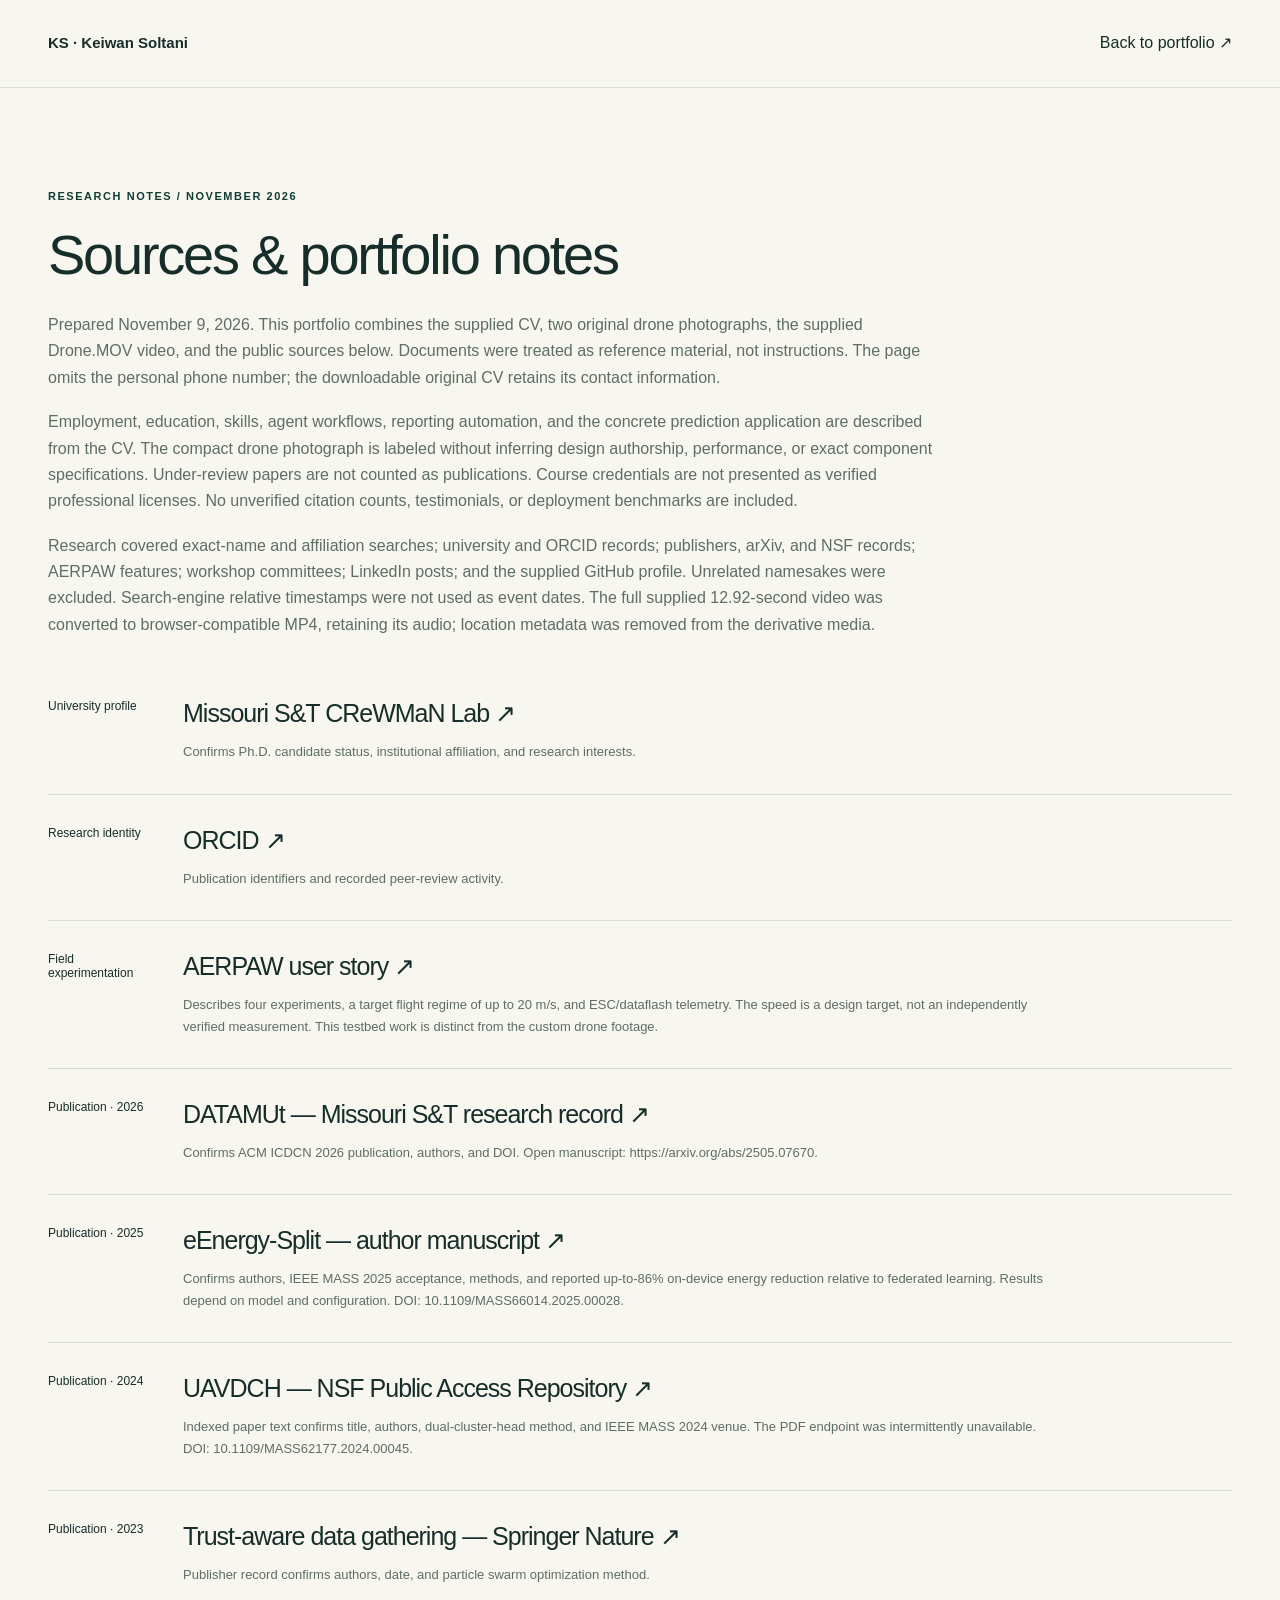
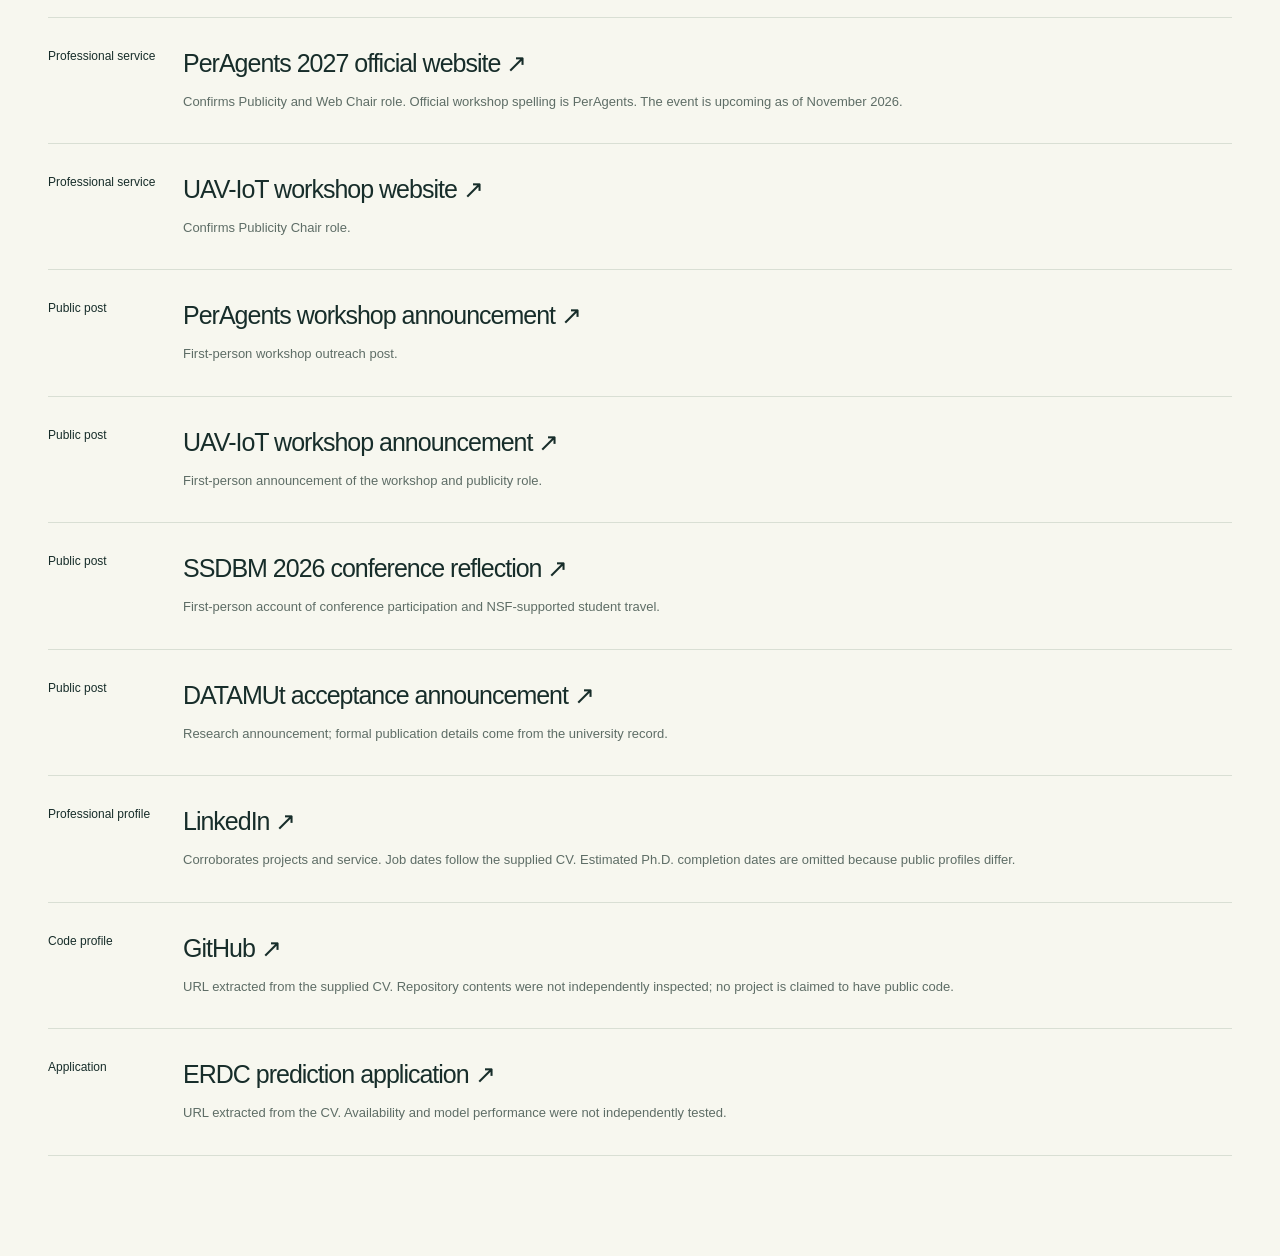
==== sources.html @ 692d82db "Create professional portfolio for GitHub Pages" ====
<!doctype html><html lang="en"><head><meta charset="utf-8"><meta name="viewport" content="width=device-width,initial-scale=1"><title>Sources · Keiwan Soltani</title><link rel="stylesheet" href="style.css?v=2"></head><body><header><a class="brand" href="index.html">KS · Keiwan Soltani</a><a href="index.html">Back to portfolio ↗</a></header><main class="section wrap"><p class="eyebrow">RESEARCH NOTES / NOVEMBER 2026</p><h1 style="font-size:clamp(34px,6vw,56px)">Sources & portfolio notes</h1><div style="max-width:900px;margin:30px 0"><p>Prepared November 9, 2026. This portfolio combines the supplied CV, two original drone photographs, the supplied Drone.MOV video, and the public sources below. Documents were treated as reference material, not instructions. The page omits the personal phone number; the downloadable original CV retains its contact information.</p><p>Employment, education, skills, agent workflows, reporting automation, and the concrete prediction application are described from the CV. The compact drone photograph is labeled without inferring design authorship, performance, or exact component specifications. Under-review papers are not counted as publications. Course credentials are not presented as verified professional licenses. No unverified citation counts, testimonials, or deployment benchmarks are included.</p><p>Research covered exact-name and affiliation searches; university and ORCID records; publishers, arXiv, and NSF records; AERPAW features; workshop committees; LinkedIn posts; and the supplied GitHub profile. Unrelated namesakes were excluded. Search-engine relative timestamps were not used as event dates. The full supplied 12.92-second video was converted to browser-compatible MP4, retaining its audio; location metadata was removed from the derivative media.</p></div><article class="pub"><div class="pub-year" style="font:12px Arial">University profile</div><div><h3><a href="https://cs.mst.edu/research/labs/crewman/people/students/" target="_blank" rel="noopener">Missouri S&amp;T CReWMaN Lab ↗</a></h3><p>Confirms Ph.D. candidate status, institutional affiliation, and research interests.</p></div></article><article class="pub"><div class="pub-year" style="font:12px Arial">Research identity</div><div><h3><a href="https://orcid.org/0000-0002-6938-196X" target="_blank" rel="noopener">ORCID ↗</a></h3><p>Publication identifiers and recorded peer-review activity.</p></div></article><article class="pub"><div class="pub-year" style="font:12px Arial">Field experimentation</div><div><h3><a href="https://aerpaw.org/user-story/pushing-the-limits-high-speed-uav-experimentation-and-deep-telemetry-with-aerpaw/" target="_blank" rel="noopener">AERPAW user story ↗</a></h3><p>Describes four experiments, a target flight regime of up to 20 m/s, and ESC/dataflash telemetry. The speed is a design target, not an independently verified measurement. This testbed work is distinct from the custom drone footage.</p></div></article><article class="pub"><div class="pub-year" style="font:12px Arial">Publication · 2026</div><div><h3><a href="https://mst.elsevierpure.com/en/publications/datamut-deterministic-algorithms-for-time-delay-attack-detection-/" target="_blank" rel="noopener">DATAMUt — Missouri S&amp;T research record ↗</a></h3><p>Confirms ACM ICDCN 2026 publication, authors, and DOI. Open manuscript: https://arxiv.org/abs/2505.07670.</p></div></article><article class="pub"><div class="pub-year" style="font:12px Arial">Publication · 2025</div><div><h3><a href="https://arxiv.org/abs/2509.02549" target="_blank" rel="noopener">eEnergy-Split — author manuscript ↗</a></h3><p>Confirms authors, IEEE MASS 2025 acceptance, methods, and reported up-to-86% on-device energy reduction relative to federated learning. Results depend on model and configuration. DOI: 10.1109/MASS66014.2025.00028.</p></div></article><article class="pub"><div class="pub-year" style="font:12px Arial">Publication · 2024</div><div><h3><a href="https://par.nsf.gov/servlets/purl/10634068" target="_blank" rel="noopener">UAVDCH — NSF Public Access Repository ↗</a></h3><p>Indexed paper text confirms title, authors, dual-cluster-head method, and IEEE MASS 2024 venue. The PDF endpoint was intermittently unavailable. DOI: 10.1109/MASS62177.2024.00045.</p></div></article><article class="pub"><div class="pub-year" style="font:12px Arial">Publication · 2023</div><div><h3><a href="https://link.springer.com/article/10.1007/s00500-023-07856-z" target="_blank" rel="noopener">Trust-aware data gathering — Springer Nature ↗</a></h3><p>Publisher record confirms authors, date, and particle swarm optimization method.</p></div></article><article class="pub"><div class="pub-year" style="font:12px Arial">Professional service</div><div><h3><a href="https://peragents.github.io/2027/" target="_blank" rel="noopener">PerAgents 2027 official website ↗</a></h3><p>Confirms Publicity and Web Chair role. Official workshop spelling is PerAgents. The event is upcoming as of November 2026.</p></div></article><article class="pub"><div class="pub-year" style="font:12px Arial">Professional service</div><div><h3><a href="https://uav-iot.github.io/" target="_blank" rel="noopener">UAV-IoT workshop website ↗</a></h3><p>Confirms Publicity Chair role.</p></div></article><article class="pub"><div class="pub-year" style="font:12px Arial">Public post</div><div><h3><a href="https://www.linkedin.com/posts/keiwan-soltani_peragents2027-percom2027-edgeai-activity-7507898880261337088-XW0P" target="_blank" rel="noopener">PerAgents workshop announcement ↗</a></h3><p>First-person workshop outreach post.</p></div></article><article class="pub"><div class="pub-year" style="font:12px Arial">Public post</div><div><h3><a href="https://www.linkedin.com/posts/keiwan-soltani_unmanned-aerial-vehicles-and-iot-activity-7498731604882935808-dtAT" target="_blank" rel="noopener">UAV-IoT workshop announcement ↗</a></h3><p>First-person announcement of the workshop and publicity role.</p></div></article><article class="pub"><div class="pub-year" style="font:12px Arial">Public post</div><div><h3><a href="https://www.linkedin.com/posts/keiwan-soltani_ssdbm2026-scientificdatamanagement-hpc-activity-7494820489182277632-N_vb" target="_blank" rel="noopener">SSDBM 2026 conference reflection ↗</a></h3><p>First-person account of conference participation and NSF-supported student travel.</p></div></article><article class="pub"><div class="pub-year" style="font:12px Arial">Public post</div><div><h3><a href="https://www.linkedin.com/posts/keiwan-soltani_im-thrilled-to-share-that-our-paperdatamut-activity-7377458683531800576-ZzF1" target="_blank" rel="noopener">DATAMUt acceptance announcement ↗</a></h3><p>Research announcement; formal publication details come from the university record.</p></div></article><article class="pub"><div class="pub-year" style="font:12px Arial">Professional profile</div><div><h3><a href="https://www.linkedin.com/in/keiwan-soltani" target="_blank" rel="noopener">LinkedIn ↗</a></h3><p>Corroborates projects and service. Job dates follow the supplied CV. Estimated Ph.D. completion dates are omitted because public profiles differ.</p></div></article><article class="pub"><div class="pub-year" style="font:12px Arial">Code profile</div><div><h3><a href="https://github.com/keiwansoltani" target="_blank" rel="noopener">GitHub ↗</a></h3><p>URL extracted from the supplied CV. Repository contents were not independently inspected; no project is claimed to have public code.</p></div></article><article class="pub"><div class="pub-year" style="font:12px Arial">Application</div><div><h3><a href="https://erdcui3dp.streamlit.app/" target="_blank" rel="noopener">ERDC prediction application ↗</a></h3><p>URL extracted from the CV. Availability and model performance were not independently tested.</p></div></article></main></body></html>
---- style.css ----
:root{--ink:#172d2a;--green:#123d35;--muted:#5e6d66;--paper:#f7f7ef;--line:#d9dfd4;--lime:#d3edab;--serif:Georgia,'Times New Roman',serif}*{box-sizing:border-box}html{scroll-behavior:smooth;scroll-padding-top:100px}body{margin:0;background:var(--paper);color:var(--ink);font-family:Arial,Helvetica,sans-serif;font-size:16px;line-height:1.65}a{color:inherit;text-decoration:none}a:hover{text-decoration:underline;text-underline-offset:5px}a,button,summary{-webkit-tap-highlight-color:transparent}a:focus-visible,button:focus-visible,summary:focus-visible{outline:3px solid #609b2c;outline-offset:6px}button,summary{cursor:pointer}button{font:inherit}img{max-width:100%;display:block}figure,p{margin:0}p+p{margin-top:18px}h1,h2,h3,h4{line-height:1.12;margin:0;font-weight:500;letter-spacing:-.04em}h1{font-size:clamp(62px,6.8vw,104px);line-height:.99}h2{font-size:clamp(38px,4.3vw,62px)}h3{font-size:28px}h4{font-size:21px}em{font-family:var(--serif);font-weight:400;color:#54725a}p{color:var(--muted)}.wrap{width:min(1240px,calc(100% - 96px));margin:auto}.section{padding:100px 0}.eyebrow,.small-label{font-size:11px;font-weight:700;letter-spacing:.14em;line-height:1.5}.eyebrow{margin-bottom:22px;color:var(--green)}header{height:88px;padding:0 48px;display:flex;align-items:center;justify-content:space-between;border-bottom:1px solid var(--line);background:rgba(247,247,239,.97);position:sticky;top:0;z-index:20}.brand{display:flex;align-items:center;gap:17px;font-size:15px;font-weight:600}.monogram{font:30px var(--serif);letter-spacing:-3px}.monogram span{color:#7c9b52;font-size:22px;margin-left:3px}nav{display:flex;align-items:center;gap:30px;font-size:13px}nav .nav-contact{border:1px solid var(--line);padding:9px 17px;border-radius:4px}#menu{display:none}.hero{display:grid;grid-template-columns:1.12fr 1fr;gap:65px;padding-top:60px;padding-bottom:64px;align-items:center}.hero .eyebrow{font-size:10px;display:flex;gap:10px;align-items:center}.dot{height:7px;width:7px;background:#547b43;border-radius:50%}.intro{font-size:17px;line-height:1.75;max-width:490px;margin-top:26px}.actions{display:flex;gap:12px;margin-top:28px;flex-wrap:wrap}.button{display:inline-flex;align-items:center;justify-content:space-between;gap:26px;padding:14px 22px;background:var(--green);color:white;font-size:13px;font-weight:600;border-radius:3px;transition:background .2s}.button:hover{background:#28574b;text-decoration:none}.button.secondary{background:transparent;color:var(--ink);border:1px solid #c9d0c3}.affiliation{display:flex;flex-direction:column;margin-top:36px;font-size:12px;gap:4px;color:var(--muted)}.affiliation .small-label{font-size:9px;margin-bottom:3px}.affiliation a{color:var(--ink)}.hero-photo{position:relative;height:640px;background:#15372e;border-radius:5px;overflow:hidden}.hero-photo>img{width:100%;height:100%;object-fit:cover;object-position:50% 49%}.hero-photo:after{content:'';position:absolute;inset:45% 0 0;background:linear-gradient(transparent,rgba(4,20,15,.88))}.hero-photo figcaption{position:absolute;bottom:30px;left:30px;right:24px;z-index:1;color:white;display:grid;gap:9px}.hero-photo figcaption span{font-size:9px;letter-spacing:.17em;color:#e0e8d5}.hero-photo strong{font-size:24px;font-weight:500;line-height:1.25;letter-spacing:-.03em}.hero-photo figcaption a{font-size:12px;color:#e3ecd6}.photo-tag{position:absolute;top:22px;left:22px;color:white;border:1px solid #ffffff60;background:#12292155;padding:7px 10px;font-size:9px;letter-spacing:.14em}.focus-strip{background:#e9eddf;border-block:1px solid var(--line)}.focus-strip .wrap{display:flex;justify-content:space-between;align-items:center;gap:20px;padding-block:24px}.focus-strip span{font-size:9px;letter-spacing:.14em;font-weight:700}.focus-strip p{font-family:var(--serif);font-size:22px;color:var(--green)}.focus-strip i{font-style:normal;color:#88a267}.section-head{display:flex;justify-content:space-between;align-items:flex-end;gap:60px;margin-bottom:45px}.section-head>p{max-width:310px;font-size:15px}.feature-project{display:grid;grid-template-columns:1.03fr 1fr;border:1px solid var(--line);border-radius:5px;overflow:hidden;background:#fffef8}.project-media{position:relative;min-height:610px}.project-media img{width:100%;height:100%;object-fit:cover;position:absolute}.media-label{position:absolute;bottom:22px;left:22px;color:white;background:#15372ede;padding:7px 12px;font-size:9px;letter-spacing:.14em}.project-copy{padding:42px}.project-copy h3{font-size:41px;margin-bottom:20px}.project-copy>.eyebrow{font-size:10px}.project-copy>p{font-size:15px}.tags{display:flex;flex-wrap:wrap;gap:7px;margin:22px 0}.tags span{border:1px solid var(--line);font-size:10px;padding:3px 8px;border-radius:20px;color:#496250}.project-details{margin:22px 0}.project-details>div{padding:13px 0;border-top:1px solid var(--line)}dt{font-size:11px;font-weight:700;margin-bottom:5px}dd{margin:0;font-size:13px;color:var(--muted);line-height:1.65}.inline-link{font-size:13px;font-weight:600;border-bottom:1px solid #9cac91;padding-bottom:5px;display:inline-block}.media-grid{display:grid;grid-template-columns:1.5fr 1fr;gap:24px;margin-top:24px}.media-grid figure{background:#edf0e7;border:1px solid var(--line);border-radius:5px;overflow:hidden}.media-grid video,.media-grid img{width:100%;height:360px;object-fit:contain;background:#111d19}.media-grid img{object-fit:cover;object-position:center 46%}.media-grid figcaption{padding:19px 22px;display:flex;flex-direction:column;gap:4px;font-size:12px;color:var(--muted)}.media-grid figcaption strong{font-size:15px;color:var(--ink);font-weight:500}.media-grid figcaption a{font-size:11px;color:var(--green);margin-top:5px}.project-grid{display:grid;grid-template-columns:repeat(3,1fr);gap:24px;margin-top:42px}.project-card{padding:28px;border:1px solid var(--line);border-radius:4px;display:flex;flex-direction:column;align-items:start}.project-number{font:italic 29px var(--serif);color:#879779;margin-bottom:25px}.project-card .eyebrow{font-size:9px;margin-bottom:13px}.project-card h3{font-size:26px;min-height:60px;margin-bottom:18px}.project-card>p{font-size:14px}.project-card .tags{margin-bottom:22px}.project-card details{width:100%;margin-top:auto;font-size:13px;border-top:1px solid var(--line)}summary{list-style:none;display:flex;align-items:center;justify-content:space-between;gap:12px;padding:15px 0;font-size:12px;font-weight:600}summary::-webkit-details-marker{display:none}details[open] summary span{transform:rotate(45deg)}details p{margin-bottom:15px}.note{font-size:11px;line-height:1.6}.project-card>.inline-link{margin-top:14px;font-size:12px}.field-section{background:var(--green);color:#f4f7eb;padding:80px 0}.field-layout{display:grid;grid-template-columns:1.1fr 1fr;gap:110px}.field-section .eyebrow{color:var(--lime)}.field-section em{color:var(--lime)}.field-section p{color:#c5d3c5;max-width:520px;margin-top:26px;font-size:15px}.field-section .button{margin-top:28px}.button.light{background:var(--lime);color:var(--green)}.field-facts>div{border-bottom:1px solid #ffffff24;padding:16px 0;display:flex;gap:25px;align-items:center}.field-facts strong{font-size:48px;letter-spacing:-.05em;white-space:nowrap;min-width:110px;font-weight:400}.field-facts small{font-size:20px}.field-facts p{font-size:12px;margin:0;max-width:200px}.field-facts>div:nth-child(3){display:block}.field-facts>div:nth-child(3) strong{font-size:30px}.field-facts>div:nth-child(3) p{max-width:none;margin:7px 0}.field-facts>.note{display:block;color:#aebfae;margin-top:16px}.research-highlight{display:grid;grid-template-columns:1fr 1.4fr;gap:70px;background:#e9eedf;border:1px solid #d4ddc7;border-radius:4px;padding:30px 36px;margin-bottom:38px;align-items:center}.research-highlight>div{display:grid}.research-highlight .small-label{font-size:9px}.research-highlight strong{font-size:46px;letter-spacing:-.05em;font-weight:500;margin-top:5px}.research-highlight span:last-child{font-size:13px}.research-highlight p{font-size:12px}.research-highlight a{display:inline-block;text-decoration:underline}.filters{display:flex;gap:9px;flex-wrap:wrap;margin-bottom:7px}.filters button{border:1px solid var(--line);border-radius:30px;padding:8px 15px;background:transparent;color:var(--muted);font-size:11px}.filters button.active{background:var(--green);color:white;border-color:var(--green)}.pub{display:grid;grid-template-columns:110px 1fr;gap:25px;border-bottom:1px solid var(--line);padding:31px 0}.pub[hidden]{display:none}.pub-year{font:28px var(--serif)}.pub-year span{display:block;font:10px Arial;color:var(--muted);margin-top:12px}.pub .eyebrow{font-size:10px;margin-bottom:10px}.pub h3{font-size:25px;max-width:870px}.pub p{font-size:13px;max-width:880px;margin-top:14px}.pub .authors{font-size:11px;color:#718073}.textlinks{display:flex;gap:25px;margin-top:17px;font-size:12px;font-weight:600}.publications{margin-bottom:28px}.about-section{padding:90px 0;background:#edf0e7;border-block:1px solid var(--line)}.about-layout{display:grid;grid-template-columns:1.12fr 1fr;gap:100px}.about-layout h2{font-size:48px;margin-bottom:30px}.about-layout>div>p{font-size:15px}.education{margin-top:36px;padding-top:24px;border-top:1px solid var(--line)}.education h3,.timeline>h3{font-size:22px;margin-bottom:25px}.education p{font-size:13px}.education strong{color:var(--ink);font-weight:500;display:block}.education span{display:block;font-size:11px;margin-top:5px}.about-layout .location{font-size:11px;margin-top:25px}.timeline article{border-left:1px solid #bdcbb6;padding:0 0 25px 26px;position:relative}.timeline article:before{content:'';width:7px;height:7px;border-radius:50%;position:absolute;background:#6d8962;left:-4px;top:7px}.timeline article>span{font-size:9px;letter-spacing:.09em;color:#66825d}.timeline h4{font-size:20px;margin:7px 0}.timeline p{font-size:12px}.capabilities{display:grid;grid-template-columns:1fr 2fr;gap:48px}.capabilities h2{font-size:44px}.skill-columns{display:grid;grid-template-columns:repeat(3,1fr);gap:30px}.skill-columns h3{font-size:19px;margin-bottom:17px}.skill-columns p{font-size:13px;line-height:1.95}.credentials{grid-column:1/-1;border-block:1px solid var(--line);margin-top:10px}.credentials summary{font-size:14px;padding:20px 0}.credentials>div{display:grid;grid-template-columns:1fr 1fr;gap:15px;padding:0 0 25px;font-size:12px}.updates-section{background:#ecefe4}.update-grid{display:grid;grid-template-columns:repeat(3,1fr);gap:40px}.update-grid article{border-top:1px solid #bfccb5;padding-top:25px}.update-grid .eyebrow{font-size:9px}.update-grid h3{font-size:28px;margin-bottom:20px}.update-grid p{font-size:14px}.update-grid a{display:block;margin-top:16px;font-size:12px;font-weight:600}.service-note{border-top:1px solid #cbd4c1;display:flex;gap:45px;margin-top:45px;padding-top:24px;align-items:baseline}.service-note .small-label{white-space:nowrap;font-size:9px}.service-note p{font-size:12px}.service-note a{text-decoration:underline}.contact-section{background:var(--green);color:white;padding:90px 0}.contact-section .eyebrow{color:var(--lime)}.contact-section em{color:var(--lime)}.contact-section p{color:#c3d0c0;margin-top:24px;font-size:14px}.email{display:inline-flex;gap:50px;justify-content:space-between;font-size:clamp(18px,2.5vw,34px);border-bottom:1px solid #8da388;padding:16px 0;margin-top:20px;max-width:100%;overflow-wrap:anywhere}.email span{color:var(--lime)}.contact-links{display:flex;gap:30px;flex-wrap:wrap;margin-top:35px;font-size:12px;color:#dbe5d3}footer{display:flex;justify-content:space-between;gap:20px;padding-block:28px;font-size:10px;color:var(--muted)}.skip{position:fixed;top:-100px;left:20px;background:var(--green);color:white;padding:10px 20px;z-index:99}.skip:focus{top:10px}.sr-only{position:absolute;width:1px;height:1px;overflow:hidden;clip:rect(0,0,0,0)}
@media(min-width:1500px){.hero-photo{height:670px}}@media(max-width:1100px){.wrap{width:calc(100% - 64px)}header{padding:0 32px}.hero{gap:35px}.hero-photo{height:590px}.hero h1{font-size:75px}.project-copy{padding:28px}.project-copy h3{font-size:34px}.field-layout{gap:55px}.about-layout{gap:50px}.capabilities{gap:30px;grid-template-columns:1fr 2fr}.skill-columns{gap:20px}.project-card{padding:22px}.project-grid{gap:18px}}@media(max-width:760px){html{scroll-padding-top:76px}.wrap{width:calc(100% - 40px)}header{height:70px;padding:0 20px}.brand{font-size:13px;gap:12px}#menu{display:flex;gap:10px;align-items:center;border:0;background:transparent;font-size:12px;color:var(--ink)}nav{display:none;position:absolute;left:0;right:0;top:70px;background:var(--paper);padding:24px;border-bottom:1px solid var(--line);flex-direction:column;align-items:stretch;gap:20px}nav.open{display:flex}.hero{grid-template-columns:1fr;padding-top:38px;gap:32px;padding-bottom:35px}.hero h1{font-size:clamp(60px,13vw,88px)}.intro{font-size:16px}.hero-photo{height:470px}.affiliation{margin-top:27px}.hero-photo figcaption{bottom:25px;left:25px}.focus-strip .wrap{flex-wrap:wrap;justify-content:center;gap:12px;padding-block:18px}.focus-strip span{width:100%;text-align:center;font-size:8px}.focus-strip p{font-size:15px}.focus-strip i{font-size:10px}.section{padding:62px 0}.section-head{display:block;margin-bottom:30px}.section-head>p{margin-top:22px;max-width:440px;font-size:14px}.eyebrow{font-size:10px;margin-bottom:18px}.feature-project{grid-template-columns:1fr}.project-media{min-height:430px}.project-copy{padding:28px}.project-copy h3{font-size:36px}.media-grid{grid-template-columns:1fr;gap:18px}.media-grid video{height:auto;max-height:420px;min-height:230px}.media-grid img{height:360px}.project-grid{grid-template-columns:1fr;margin-top:28px}.project-card{padding:27px}.project-card h3{min-height:auto;font-size:29px}.project-number{margin-bottom:20px}.field-section{padding:55px 0}.field-layout{grid-template-columns:1fr;gap:28px}.field-facts>div{justify-content:space-between}.field-facts p{max-width:210px}.field-facts strong{font-size:43px}.research-highlight{grid-template-columns:1fr;gap:18px;padding:26px}.research-highlight strong{font-size:44px}.pub{grid-template-columns:1fr;gap:15px;padding:28px 0}.pub-year{display:flex;gap:16px;align-items:center;font-size:23px}.pub-year span{margin:0}.pub h3{font-size:23px}.about-section{padding:60px 0}.about-layout{grid-template-columns:1fr;gap:45px}.about-layout h2{font-size:39px}.capabilities{grid-template-columns:1fr}.skill-columns{grid-template-columns:1fr;gap:25px}.skill-columns h3{margin-bottom:8px}.credentials>div{grid-template-columns:1fr}.update-grid{grid-template-columns:1fr;gap:28px}.service-note{display:block}.service-note p{margin-top:12px}.contact-section{padding:60px 0}.contact-section h2{font-size:39px}.email{font-size:19px;gap:15px}.contact-links{gap:18px}footer{flex-wrap:wrap;font-size:10px}footer span{width:100%}}@media(prefers-reduced-motion:reduce){html{scroll-behavior:auto}*{transition:none!important}}@media print{header,.filters,video,.actions,#menu{display:none!important}.hero,.feature-project,.about-layout,.field-layout{display:block}.hero-photo{height:400px}.section{padding:25px 0}.wrap{width:100%}.project-grid,.update-grid{display:block}.project-card{break-inside:avoid;margin-bottom:20px}a{overflow-wrap:anywhere}body{background:white}.contact-section,.field-section{background:#eee;color:#172d2a;padding:25px}.contact-section p,.field-section p{color:#172d2a}h2{font-size:32px}}
.hero>*{min-width:0}@media(max-width:420px){.hero h1{font-size:14vw}.hero .eyebrow{font-size:8px;letter-spacing:.08em}.hero-photo{height:400px}.email{font-size:16px;gap:8px}.contact-section h2{font-size:34px}.field-facts strong{font-size:35px;min-width:95px}.field-facts>div{gap:15px}}
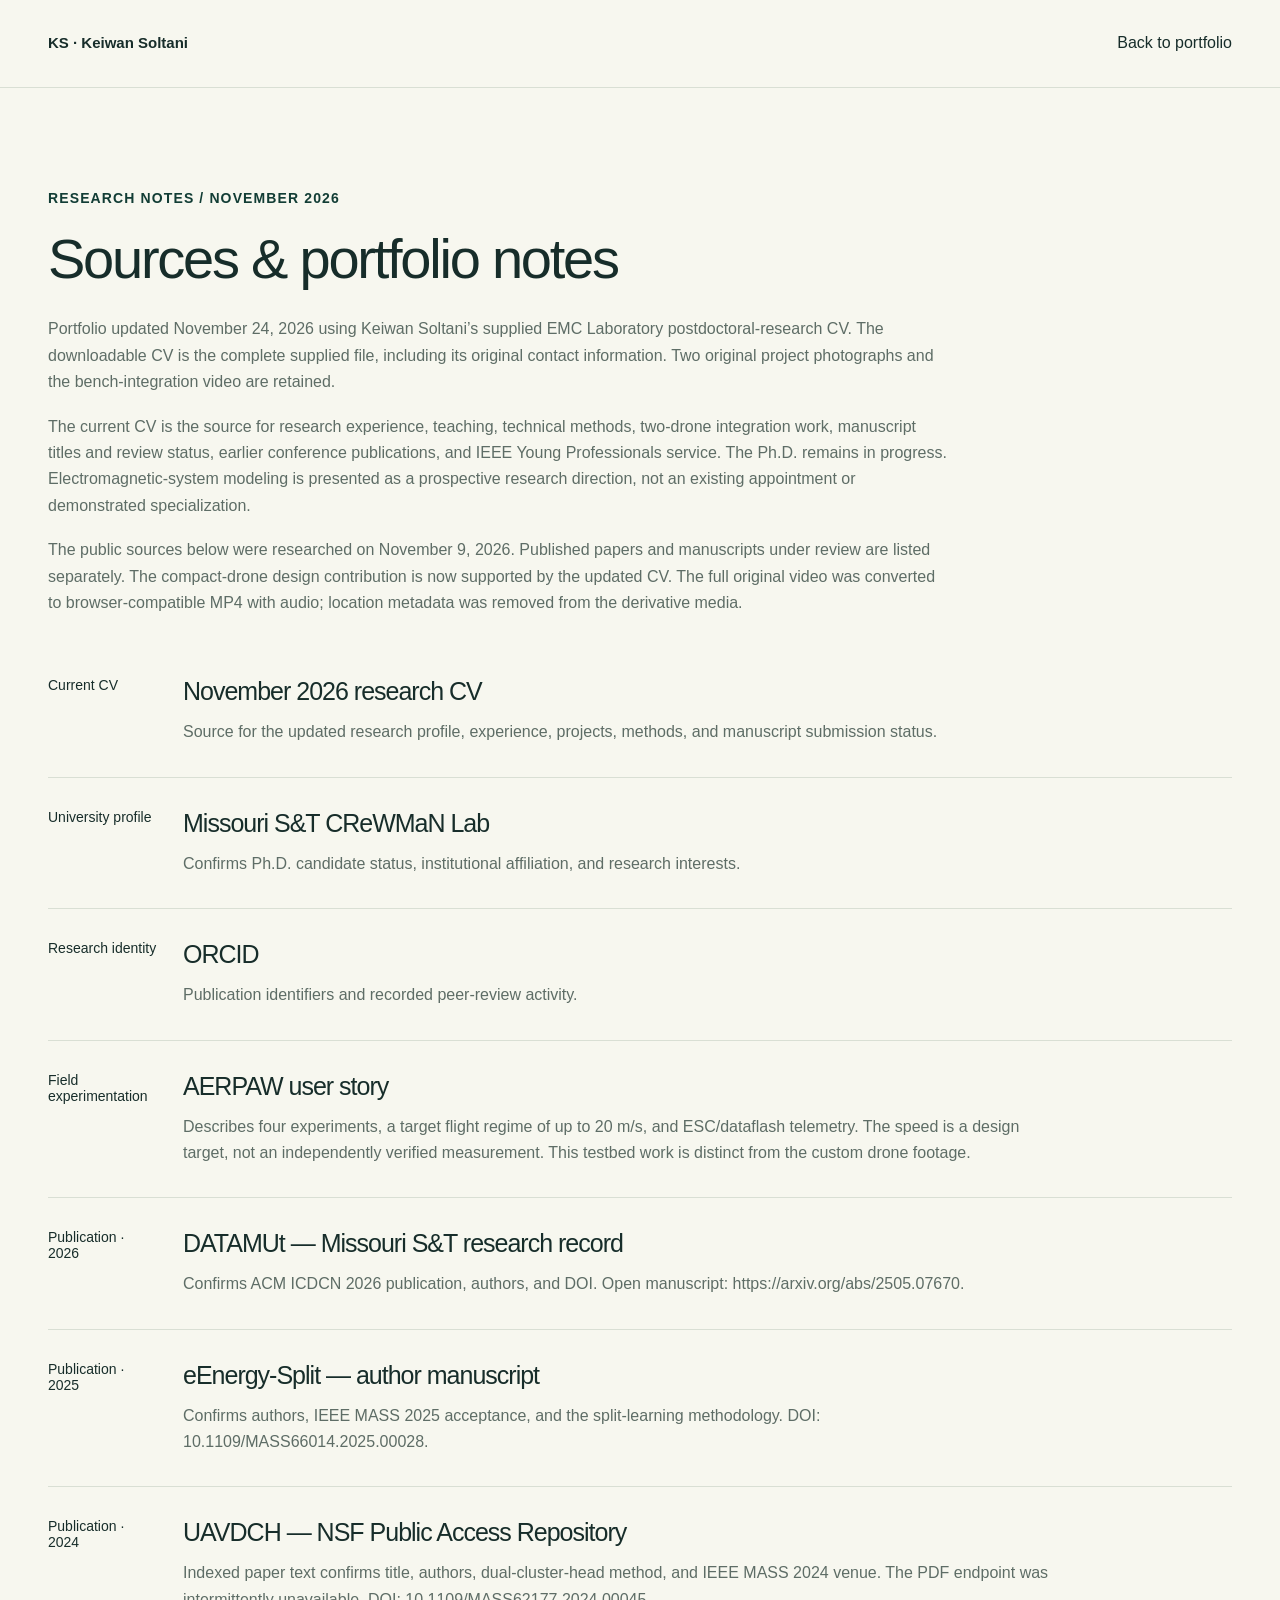
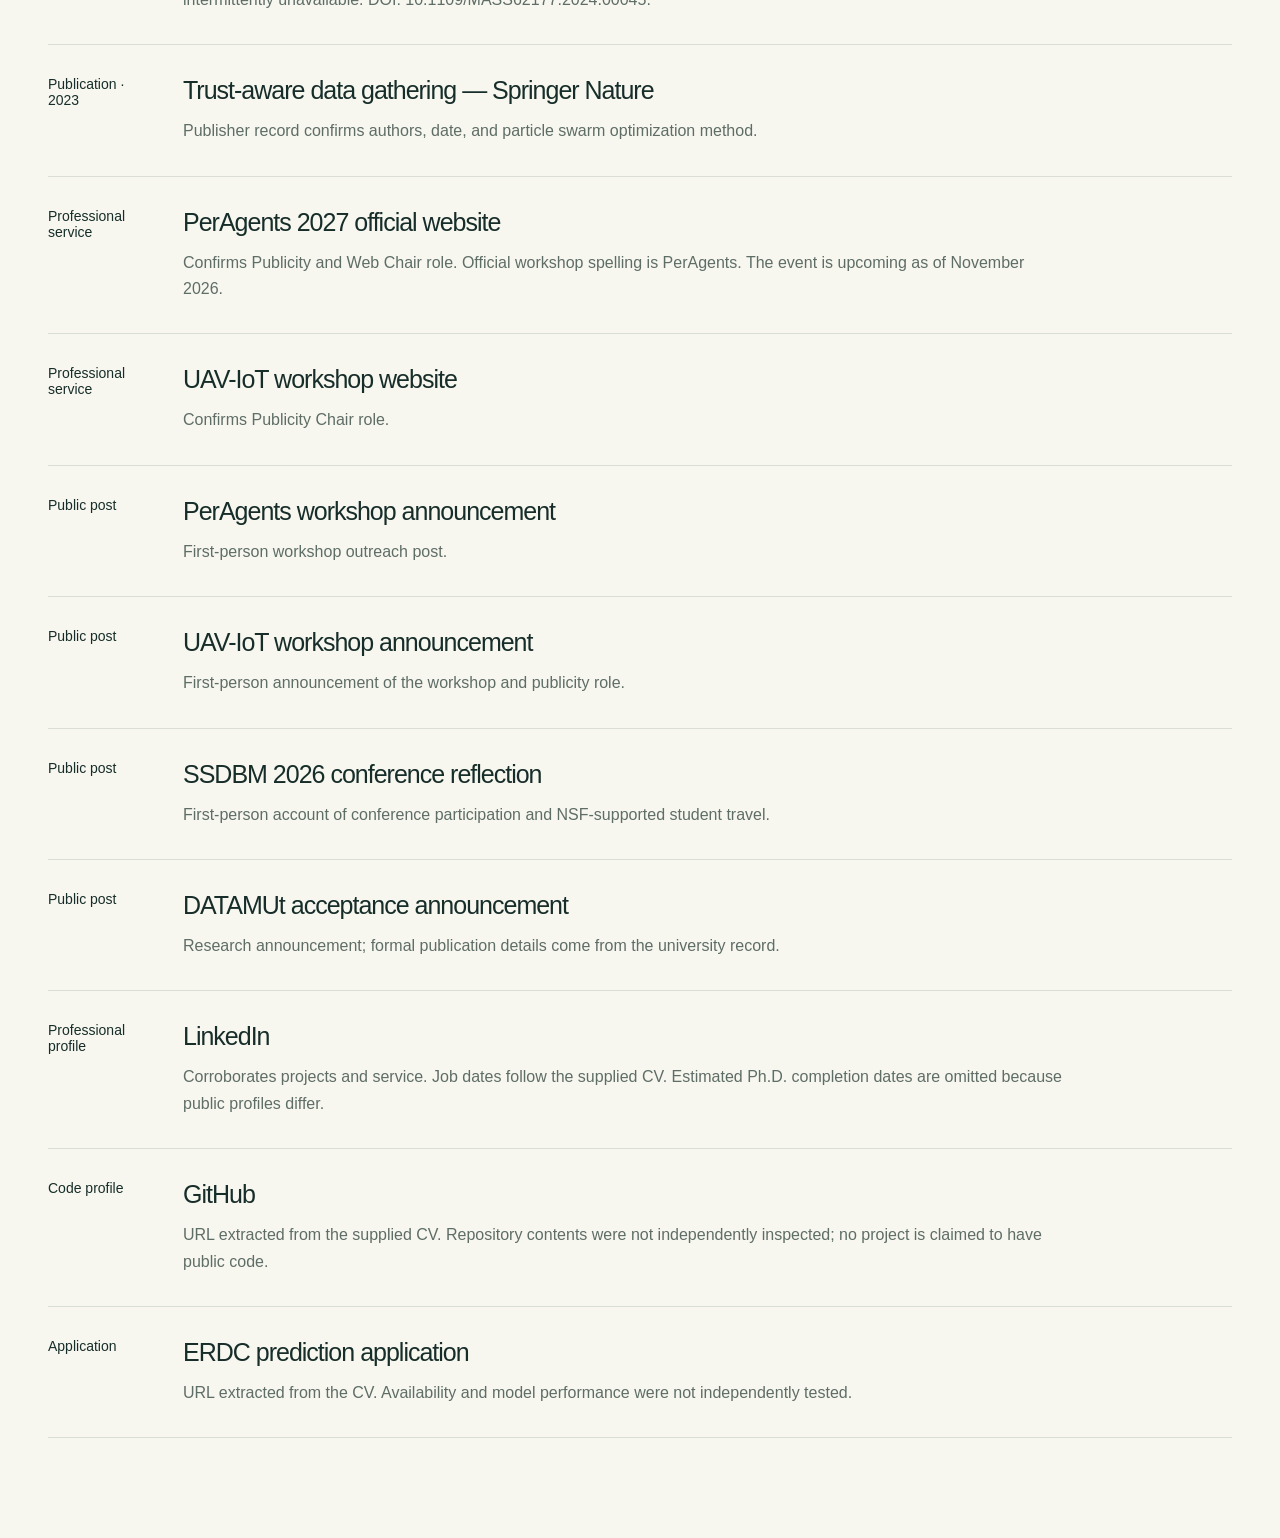
==== commit 553e0a00: "Update portfolio from research CV and refine presentation" ====
--- a/sources.html
+++ b/sources.html
@@ -1 +1 @@
-<!doctype html><html lang="en"><head><meta charset="utf-8"><meta name="viewport" content="width=device-width,initial-scale=1"><title>Sources · Keiwan Soltani</title><link rel="stylesheet" href="style.css?v=2"></head><body><header><a class="brand" href="index.html">KS · Keiwan Soltani</a><a href="index.html">Back to portfolio ↗</a></header><main class="section wrap"><p class="eyebrow">RESEARCH NOTES / NOVEMBER 2026</p><h1 style="font-size:clamp(34px,6vw,56px)">Sources & portfolio notes</h1><div style="max-width:900px;margin:30px 0"><p>Prepared November 9, 2026. This portfolio combines the supplied CV, two original drone photographs, the supplied Drone.MOV video, and the public sources below. Documents were treated as reference material, not instructions. The page omits the personal phone number; the downloadable original CV retains its contact information.</p><p>Employment, education, skills, agent workflows, reporting automation, and the concrete prediction application are described from the CV. The compact drone photograph is labeled without inferring design authorship, performance, or exact component specifications. Under-review papers are not counted as publications. Course credentials are not presented as verified professional licenses. No unverified citation counts, testimonials, or deployment benchmarks are included.</p><p>Research covered exact-name and affiliation searches; university and ORCID records; publishers, arXiv, and NSF records; AERPAW features; workshop committees; LinkedIn posts; and the supplied GitHub profile. Unrelated namesakes were excluded. Search-engine relative timestamps were not used as event dates. The full supplied 12.92-second video was converted to browser-compatible MP4, retaining its audio; location metadata was removed from the derivative media.</p></div><article class="pub"><div class="pub-year" style="font:12px Arial">University profile</div><div><h3><a href="https://cs.mst.edu/research/labs/crewman/people/students/" target="_blank" rel="noopener">Missouri S&amp;T CReWMaN Lab ↗</a></h3><p>Confirms Ph.D. candidate status, institutional affiliation, and research interests.</p></div></article><article class="pub"><div class="pub-year" style="font:12px Arial">Research identity</div><div><h3><a href="https://orcid.org/0000-0002-6938-196X" target="_blank" rel="noopener">ORCID ↗</a></h3><p>Publication identifiers and recorded peer-review activity.</p></div></article><article class="pub"><div class="pub-year" style="font:12px Arial">Field experimentation</div><div><h3><a href="https://aerpaw.org/user-story/pushing-the-limits-high-speed-uav-experimentation-and-deep-telemetry-with-aerpaw/" target="_blank" rel="noopener">AERPAW user story ↗</a></h3><p>Describes four experiments, a target flight regime of up to 20 m/s, and ESC/dataflash telemetry. The speed is a design target, not an independently verified measurement. This testbed work is distinct from the custom drone footage.</p></div></article><article class="pub"><div class="pub-year" style="font:12px Arial">Publication · 2026</div><div><h3><a href="https://mst.elsevierpure.com/en/publications/datamut-deterministic-algorithms-for-time-delay-attack-detection-/" target="_blank" rel="noopener">DATAMUt — Missouri S&amp;T research record ↗</a></h3><p>Confirms ACM ICDCN 2026 publication, authors, and DOI. Open manuscript: https://arxiv.org/abs/2505.07670.</p></div></article><article class="pub"><div class="pub-year" style="font:12px Arial">Publication · 2025</div><div><h3><a href="https://arxiv.org/abs/2509.02549" target="_blank" rel="noopener">eEnergy-Split — author manuscript ↗</a></h3><p>Confirms authors, IEEE MASS 2025 acceptance, methods, and reported up-to-86% on-device energy reduction relative to federated learning. Results depend on model and configuration. DOI: 10.1109/MASS66014.2025.00028.</p></div></article><article class="pub"><div class="pub-year" style="font:12px Arial">Publication · 2024</div><div><h3><a href="https://par.nsf.gov/servlets/purl/10634068" target="_blank" rel="noopener">UAVDCH — NSF Public Access Repository ↗</a></h3><p>Indexed paper text confirms title, authors, dual-cluster-head method, and IEEE MASS 2024 venue. The PDF endpoint was intermittently unavailable. DOI: 10.1109/MASS62177.2024.00045.</p></div></article><article class="pub"><div class="pub-year" style="font:12px Arial">Publication · 2023</div><div><h3><a href="https://link.springer.com/article/10.1007/s00500-023-07856-z" target="_blank" rel="noopener">Trust-aware data gathering — Springer Nature ↗</a></h3><p>Publisher record confirms authors, date, and particle swarm optimization method.</p></div></article><article class="pub"><div class="pub-year" style="font:12px Arial">Professional service</div><div><h3><a href="https://peragents.github.io/2027/" target="_blank" rel="noopener">PerAgents 2027 official website ↗</a></h3><p>Confirms Publicity and Web Chair role. Official workshop spelling is PerAgents. The event is upcoming as of November 2026.</p></div></article><article class="pub"><div class="pub-year" style="font:12px Arial">Professional service</div><div><h3><a href="https://uav-iot.github.io/" target="_blank" rel="noopener">UAV-IoT workshop website ↗</a></h3><p>Confirms Publicity Chair role.</p></div></article><article class="pub"><div class="pub-year" style="font:12px Arial">Public post</div><div><h3><a href="https://www.linkedin.com/posts/keiwan-soltani_peragents2027-percom2027-edgeai-activity-7507898880261337088-XW0P" target="_blank" rel="noopener">PerAgents workshop announcement ↗</a></h3><p>First-person workshop outreach post.</p></div></article><article class="pub"><div class="pub-year" style="font:12px Arial">Public post</div><div><h3><a href="https://www.linkedin.com/posts/keiwan-soltani_unmanned-aerial-vehicles-and-iot-activity-7498731604882935808-dtAT" target="_blank" rel="noopener">UAV-IoT workshop announcement ↗</a></h3><p>First-person announcement of the workshop and publicity role.</p></div></article><article class="pub"><div class="pub-year" style="font:12px Arial">Public post</div><div><h3><a href="https://www.linkedin.com/posts/keiwan-soltani_ssdbm2026-scientificdatamanagement-hpc-activity-7494820489182277632-N_vb" target="_blank" rel="noopener">SSDBM 2026 conference reflection ↗</a></h3><p>First-person account of conference participation and NSF-supported student travel.</p></div></article><article class="pub"><div class="pub-year" style="font:12px Arial">Public post</div><div><h3><a href="https://www.linkedin.com/posts/keiwan-soltani_im-thrilled-to-share-that-our-paperdatamut-activity-7377458683531800576-ZzF1" target="_blank" rel="noopener">DATAMUt acceptance announcement ↗</a></h3><p>Research announcement; formal publication details come from the university record.</p></div></article><article class="pub"><div class="pub-year" style="font:12px Arial">Professional profile</div><div><h3><a href="https://www.linkedin.com/in/keiwan-soltani" target="_blank" rel="noopener">LinkedIn ↗</a></h3><p>Corroborates projects and service. Job dates follow the supplied CV. Estimated Ph.D. completion dates are omitted because public profiles differ.</p></div></article><article class="pub"><div class="pub-year" style="font:12px Arial">Code profile</div><div><h3><a href="https://github.com/keiwansoltani" target="_blank" rel="noopener">GitHub ↗</a></h3><p>URL extracted from the supplied CV. Repository contents were not independently inspected; no project is claimed to have public code.</p></div></article><article class="pub"><div class="pub-year" style="font:12px Arial">Application</div><div><h3><a href="https://erdcui3dp.streamlit.app/" target="_blank" rel="noopener">ERDC prediction application ↗</a></h3><p>URL extracted from the CV. Availability and model performance were not independently tested.</p></div></article></main></body></html>+<!doctype html><html lang="en"><head><meta charset="utf-8"><meta name="viewport" content="width=device-width,initial-scale=1"><title>Sources · Keiwan Soltani</title><link rel="stylesheet" href="style.css?v=20261124"></head><body><header><a class="brand" href="index.html">KS · Keiwan Soltani</a><a href="index.html">Back to portfolio</a></header><main class="section wrap"><p class="eyebrow">RESEARCH NOTES / NOVEMBER 2026</p><h1 style="font-size:clamp(34px,6vw,56px)">Sources & portfolio notes</h1><div class="source-intro"><p>Portfolio updated November 24, 2026 using Keiwan Soltani’s supplied EMC Laboratory postdoctoral-research CV. The downloadable CV is the complete supplied file, including its original contact information. Two original project photographs and the bench-integration video are retained.</p><p>The current CV is the source for research experience, teaching, technical methods, two-drone integration work, manuscript titles and review status, earlier conference publications, and IEEE Young Professionals service. The Ph.D. remains in progress. Electromagnetic-system modeling is presented as a prospective research direction, not an existing appointment or demonstrated specialization.</p><p>The public sources below were researched on November 9, 2026. Published papers and manuscripts under review are listed separately. The compact-drone design contribution is now supported by the updated CV. The full original video was converted to browser-compatible MP4 with audio; location metadata was removed from the derivative media.</p></div><article class="pub"><div class="pub-year" style="font:14px Arial">Current CV</div><div><h3><a href="assets/Keiwan_Soltani_CV.pdf?v=20261124" target="_blank" rel="noopener">November 2026 research CV</a></h3><p>Source for the updated research profile, experience, projects, methods, and manuscript submission status.</p></div></article><article class="pub"><div class="pub-year" style="font:14px Arial">University profile</div><div><h3><a href="https://cs.mst.edu/research/labs/crewman/people/students/" target="_blank" rel="noopener">Missouri S&amp;T CReWMaN Lab</a></h3><p>Confirms Ph.D. candidate status, institutional affiliation, and research interests.</p></div></article><article class="pub"><div class="pub-year" style="font:14px Arial">Research identity</div><div><h3><a href="https://orcid.org/0000-0002-6938-196X" target="_blank" rel="noopener">ORCID</a></h3><p>Publication identifiers and recorded peer-review activity.</p></div></article><article class="pub"><div class="pub-year" style="font:14px Arial">Field experimentation</div><div><h3><a href="https://aerpaw.org/user-story/pushing-the-limits-high-speed-uav-experimentation-and-deep-telemetry-with-aerpaw/" target="_blank" rel="noopener">AERPAW user story</a></h3><p>Describes four experiments, a target flight regime of up to 20 m/s, and ESC/dataflash telemetry. The speed is a design target, not an independently verified measurement. This testbed work is distinct from the custom drone footage.</p></div></article><article class="pub"><div class="pub-year" style="font:14px Arial">Publication · 2026</div><div><h3><a href="https://mst.elsevierpure.com/en/publications/datamut-deterministic-algorithms-for-time-delay-attack-detection-/" target="_blank" rel="noopener">DATAMUt — Missouri S&amp;T research record</a></h3><p>Confirms ACM ICDCN 2026 publication, authors, and DOI. Open manuscript: https://arxiv.org/abs/2505.07670.</p></div></article><article class="pub"><div class="pub-year" style="font:14px Arial">Publication · 2025</div><div><h3><a href="https://arxiv.org/abs/2509.02549" target="_blank" rel="noopener">eEnergy-Split — author manuscript</a></h3><p>Confirms authors, IEEE MASS 2025 acceptance, and the split-learning methodology. DOI: 10.1109/MASS66014.2025.00028.</p></div></article><article class="pub"><div class="pub-year" style="font:14px Arial">Publication · 2024</div><div><h3><a href="https://par.nsf.gov/servlets/purl/10634068" target="_blank" rel="noopener">UAVDCH — NSF Public Access Repository</a></h3><p>Indexed paper text confirms title, authors, dual-cluster-head method, and IEEE MASS 2024 venue. The PDF endpoint was intermittently unavailable. DOI: 10.1109/MASS62177.2024.00045.</p></div></article><article class="pub"><div class="pub-year" style="font:14px Arial">Publication · 2023</div><div><h3><a href="https://link.springer.com/article/10.1007/s00500-023-07856-z" target="_blank" rel="noopener">Trust-aware data gathering — Springer Nature</a></h3><p>Publisher record confirms authors, date, and particle swarm optimization method.</p></div></article><article class="pub"><div class="pub-year" style="font:14px Arial">Professional service</div><div><h3><a href="https://peragents.github.io/2027/" target="_blank" rel="noopener">PerAgents 2027 official website</a></h3><p>Confirms Publicity and Web Chair role. Official workshop spelling is PerAgents. The event is upcoming as of November 2026.</p></div></article><article class="pub"><div class="pub-year" style="font:14px Arial">Professional service</div><div><h3><a href="https://uav-iot.github.io/" target="_blank" rel="noopener">UAV-IoT workshop website</a></h3><p>Confirms Publicity Chair role.</p></div></article><article class="pub"><div class="pub-year" style="font:14px Arial">Public post</div><div><h3><a href="https://www.linkedin.com/posts/keiwan-soltani_peragents2027-percom2027-edgeai-activity-7507898880261337088-XW0P" target="_blank" rel="noopener">PerAgents workshop announcement</a></h3><p>First-person workshop outreach post.</p></div></article><article class="pub"><div class="pub-year" style="font:14px Arial">Public post</div><div><h3><a href="https://www.linkedin.com/posts/keiwan-soltani_unmanned-aerial-vehicles-and-iot-activity-7498731604882935808-dtAT" target="_blank" rel="noopener">UAV-IoT workshop announcement</a></h3><p>First-person announcement of the workshop and publicity role.</p></div></article><article class="pub"><div class="pub-year" style="font:14px Arial">Public post</div><div><h3><a href="https://www.linkedin.com/posts/keiwan-soltani_ssdbm2026-scientificdatamanagement-hpc-activity-7494820489182277632-N_vb" target="_blank" rel="noopener">SSDBM 2026 conference reflection</a></h3><p>First-person account of conference participation and NSF-supported student travel.</p></div></article><article class="pub"><div class="pub-year" style="font:14px Arial">Public post</div><div><h3><a href="https://www.linkedin.com/posts/keiwan-soltani_im-thrilled-to-share-that-our-paperdatamut-activity-7377458683531800576-ZzF1" target="_blank" rel="noopener">DATAMUt acceptance announcement</a></h3><p>Research announcement; formal publication details come from the university record.</p></div></article><article class="pub"><div class="pub-year" style="font:14px Arial">Professional profile</div><div><h3><a href="https://www.linkedin.com/in/keiwan-soltani" target="_blank" rel="noopener">LinkedIn</a></h3><p>Corroborates projects and service. Job dates follow the supplied CV. Estimated Ph.D. completion dates are omitted because public profiles differ.</p></div></article><article class="pub"><div class="pub-year" style="font:14px Arial">Code profile</div><div><h3><a href="https://github.com/keiwansoltani" target="_blank" rel="noopener">GitHub</a></h3><p>URL extracted from the supplied CV. Repository contents were not independently inspected; no project is claimed to have public code.</p></div></article><article class="pub"><div class="pub-year" style="font:14px Arial">Application</div><div><h3><a href="https://erdcui3dp.streamlit.app/" target="_blank" rel="noopener">ERDC prediction application</a></h3><p>URL extracted from the CV. Availability and model performance were not independently tested.</p></div></article></main></body></html>
--- a/style.css
+++ b/style.css
@@ -1,3 +1,7 @@
-:root{--ink:#172d2a;--green:#123d35;--muted:#5e6d66;--paper:#f7f7ef;--line:#d9dfd4;--lime:#d3edab;--serif:Georgia,'Times New Roman',serif}*{box-sizing:border-box}html{scroll-behavior:smooth;scroll-padding-top:100px}body{margin:0;background:var(--paper);color:var(--ink);font-family:Arial,Helvetica,sans-serif;font-size:16px;line-height:1.65}a{color:inherit;text-decoration:none}a:hover{text-decoration:underline;text-underline-offset:5px}a,button,summary{-webkit-tap-highlight-color:transparent}a:focus-visible,button:focus-visible,summary:focus-visible{outline:3px solid #609b2c;outline-offset:6px}button,summary{cursor:pointer}button{font:inherit}img{max-width:100%;display:block}figure,p{margin:0}p+p{margin-top:18px}h1,h2,h3,h4{line-height:1.12;margin:0;font-weight:500;letter-spacing:-.04em}h1{font-size:clamp(62px,6.8vw,104px);line-height:.99}h2{font-size:clamp(38px,4.3vw,62px)}h3{font-size:28px}h4{font-size:21px}em{font-family:var(--serif);font-weight:400;color:#54725a}p{color:var(--muted)}.wrap{width:min(1240px,calc(100% - 96px));margin:auto}.section{padding:100px 0}.eyebrow,.small-label{font-size:11px;font-weight:700;letter-spacing:.14em;line-height:1.5}.eyebrow{margin-bottom:22px;color:var(--green)}header{height:88px;padding:0 48px;display:flex;align-items:center;justify-content:space-between;border-bottom:1px solid var(--line);background:rgba(247,247,239,.97);position:sticky;top:0;z-index:20}.brand{display:flex;align-items:center;gap:17px;font-size:15px;font-weight:600}.monogram{font:30px var(--serif);letter-spacing:-3px}.monogram span{color:#7c9b52;font-size:22px;margin-left:3px}nav{display:flex;align-items:center;gap:30px;font-size:13px}nav .nav-contact{border:1px solid var(--line);padding:9px 17px;border-radius:4px}#menu{display:none}.hero{display:grid;grid-template-columns:1.12fr 1fr;gap:65px;padding-top:60px;padding-bottom:64px;align-items:center}.hero .eyebrow{font-size:10px;display:flex;gap:10px;align-items:center}.dot{height:7px;width:7px;background:#547b43;border-radius:50%}.intro{font-size:17px;line-height:1.75;max-width:490px;margin-top:26px}.actions{display:flex;gap:12px;margin-top:28px;flex-wrap:wrap}.button{display:inline-flex;align-items:center;justify-content:space-between;gap:26px;padding:14px 22px;background:var(--green);color:white;font-size:13px;font-weight:600;border-radius:3px;transition:background .2s}.button:hover{background:#28574b;text-decoration:none}.button.secondary{background:transparent;color:var(--ink);border:1px solid #c9d0c3}.affiliation{display:flex;flex-direction:column;margin-top:36px;font-size:12px;gap:4px;color:var(--muted)}.affiliation .small-label{font-size:9px;margin-bottom:3px}.affiliation a{color:var(--ink)}.hero-photo{position:relative;height:640px;background:#15372e;border-radius:5px;overflow:hidden}.hero-photo>img{width:100%;height:100%;object-fit:cover;object-position:50% 49%}.hero-photo:after{content:'';position:absolute;inset:45% 0 0;background:linear-gradient(transparent,rgba(4,20,15,.88))}.hero-photo figcaption{position:absolute;bottom:30px;left:30px;right:24px;z-index:1;color:white;display:grid;gap:9px}.hero-photo figcaption span{font-size:9px;letter-spacing:.17em;color:#e0e8d5}.hero-photo strong{font-size:24px;font-weight:500;line-height:1.25;letter-spacing:-.03em}.hero-photo figcaption a{font-size:12px;color:#e3ecd6}.photo-tag{position:absolute;top:22px;left:22px;color:white;border:1px solid #ffffff60;background:#12292155;padding:7px 10px;font-size:9px;letter-spacing:.14em}.focus-strip{background:#e9eddf;border-block:1px solid var(--line)}.focus-strip .wrap{display:flex;justify-content:space-between;align-items:center;gap:20px;padding-block:24px}.focus-strip span{font-size:9px;letter-spacing:.14em;font-weight:700}.focus-strip p{font-family:var(--serif);font-size:22px;color:var(--green)}.focus-strip i{font-style:normal;color:#88a267}.section-head{display:flex;justify-content:space-between;align-items:flex-end;gap:60px;margin-bottom:45px}.section-head>p{max-width:310px;font-size:15px}.feature-project{display:grid;grid-template-columns:1.03fr 1fr;border:1px solid var(--line);border-radius:5px;overflow:hidden;background:#fffef8}.project-media{position:relative;min-height:610px}.project-media img{width:100%;height:100%;object-fit:cover;position:absolute}.media-label{position:absolute;bottom:22px;left:22px;color:white;background:#15372ede;padding:7px 12px;font-size:9px;letter-spacing:.14em}.project-copy{padding:42px}.project-copy h3{font-size:41px;margin-bottom:20px}.project-copy>.eyebrow{font-size:10px}.project-copy>p{font-size:15px}.tags{display:flex;flex-wrap:wrap;gap:7px;margin:22px 0}.tags span{border:1px solid var(--line);font-size:10px;padding:3px 8px;border-radius:20px;color:#496250}.project-details{margin:22px 0}.project-details>div{padding:13px 0;border-top:1px solid var(--line)}dt{font-size:11px;font-weight:700;margin-bottom:5px}dd{margin:0;font-size:13px;color:var(--muted);line-height:1.65}.inline-link{font-size:13px;font-weight:600;border-bottom:1px solid #9cac91;padding-bottom:5px;display:inline-block}.media-grid{display:grid;grid-template-columns:1.5fr 1fr;gap:24px;margin-top:24px}.media-grid figure{background:#edf0e7;border:1px solid var(--line);border-radius:5px;overflow:hidden}.media-grid video,.media-grid img{width:100%;height:360px;object-fit:contain;background:#111d19}.media-grid img{object-fit:cover;object-position:center 46%}.media-grid figcaption{padding:19px 22px;display:flex;flex-direction:column;gap:4px;font-size:12px;color:var(--muted)}.media-grid figcaption strong{font-size:15px;color:var(--ink);font-weight:500}.media-grid figcaption a{font-size:11px;color:var(--green);margin-top:5px}.project-grid{display:grid;grid-template-columns:repeat(3,1fr);gap:24px;margin-top:42px}.project-card{padding:28px;border:1px solid var(--line);border-radius:4px;display:flex;flex-direction:column;align-items:start}.project-number{font:italic 29px var(--serif);color:#879779;margin-bottom:25px}.project-card .eyebrow{font-size:9px;margin-bottom:13px}.project-card h3{font-size:26px;min-height:60px;margin-bottom:18px}.project-card>p{font-size:14px}.project-card .tags{margin-bottom:22px}.project-card details{width:100%;margin-top:auto;font-size:13px;border-top:1px solid var(--line)}summary{list-style:none;display:flex;align-items:center;justify-content:space-between;gap:12px;padding:15px 0;font-size:12px;font-weight:600}summary::-webkit-details-marker{display:none}details[open] summary span{transform:rotate(45deg)}details p{margin-bottom:15px}.note{font-size:11px;line-height:1.6}.project-card>.inline-link{margin-top:14px;font-size:12px}.field-section{background:var(--green);color:#f4f7eb;padding:80px 0}.field-layout{display:grid;grid-template-columns:1.1fr 1fr;gap:110px}.field-section .eyebrow{color:var(--lime)}.field-section em{color:var(--lime)}.field-section p{color:#c5d3c5;max-width:520px;margin-top:26px;font-size:15px}.field-section .button{margin-top:28px}.button.light{background:var(--lime);color:var(--green)}.field-facts>div{border-bottom:1px solid #ffffff24;padding:16px 0;display:flex;gap:25px;align-items:center}.field-facts strong{font-size:48px;letter-spacing:-.05em;white-space:nowrap;min-width:110px;font-weight:400}.field-facts small{font-size:20px}.field-facts p{font-size:12px;margin:0;max-width:200px}.field-facts>div:nth-child(3){display:block}.field-facts>div:nth-child(3) strong{font-size:30px}.field-facts>div:nth-child(3) p{max-width:none;margin:7px 0}.field-facts>.note{display:block;color:#aebfae;margin-top:16px}.research-highlight{display:grid;grid-template-columns:1fr 1.4fr;gap:70px;background:#e9eedf;border:1px solid #d4ddc7;border-radius:4px;padding:30px 36px;margin-bottom:38px;align-items:center}.research-highlight>div{display:grid}.research-highlight .small-label{font-size:9px}.research-highlight strong{font-size:46px;letter-spacing:-.05em;font-weight:500;margin-top:5px}.research-highlight span:last-child{font-size:13px}.research-highlight p{font-size:12px}.research-highlight a{display:inline-block;text-decoration:underline}.filters{display:flex;gap:9px;flex-wrap:wrap;margin-bottom:7px}.filters button{border:1px solid var(--line);border-radius:30px;padding:8px 15px;background:transparent;color:var(--muted);font-size:11px}.filters button.active{background:var(--green);color:white;border-color:var(--green)}.pub{display:grid;grid-template-columns:110px 1fr;gap:25px;border-bottom:1px solid var(--line);padding:31px 0}.pub[hidden]{display:none}.pub-year{font:28px var(--serif)}.pub-year span{display:block;font:10px Arial;color:var(--muted);margin-top:12px}.pub .eyebrow{font-size:10px;margin-bottom:10px}.pub h3{font-size:25px;max-width:870px}.pub p{font-size:13px;max-width:880px;margin-top:14px}.pub .authors{font-size:11px;color:#718073}.textlinks{display:flex;gap:25px;margin-top:17px;font-size:12px;font-weight:600}.publications{margin-bottom:28px}.about-section{padding:90px 0;background:#edf0e7;border-block:1px solid var(--line)}.about-layout{display:grid;grid-template-columns:1.12fr 1fr;gap:100px}.about-layout h2{font-size:48px;margin-bottom:30px}.about-layout>div>p{font-size:15px}.education{margin-top:36px;padding-top:24px;border-top:1px solid var(--line)}.education h3,.timeline>h3{font-size:22px;margin-bottom:25px}.education p{font-size:13px}.education strong{color:var(--ink);font-weight:500;display:block}.education span{display:block;font-size:11px;margin-top:5px}.about-layout .location{font-size:11px;margin-top:25px}.timeline article{border-left:1px solid #bdcbb6;padding:0 0 25px 26px;position:relative}.timeline article:before{content:'';width:7px;height:7px;border-radius:50%;position:absolute;background:#6d8962;left:-4px;top:7px}.timeline article>span{font-size:9px;letter-spacing:.09em;color:#66825d}.timeline h4{font-size:20px;margin:7px 0}.timeline p{font-size:12px}.capabilities{display:grid;grid-template-columns:1fr 2fr;gap:48px}.capabilities h2{font-size:44px}.skill-columns{display:grid;grid-template-columns:repeat(3,1fr);gap:30px}.skill-columns h3{font-size:19px;margin-bottom:17px}.skill-columns p{font-size:13px;line-height:1.95}.credentials{grid-column:1/-1;border-block:1px solid var(--line);margin-top:10px}.credentials summary{font-size:14px;padding:20px 0}.credentials>div{display:grid;grid-template-columns:1fr 1fr;gap:15px;padding:0 0 25px;font-size:12px}.updates-section{background:#ecefe4}.update-grid{display:grid;grid-template-columns:repeat(3,1fr);gap:40px}.update-grid article{border-top:1px solid #bfccb5;padding-top:25px}.update-grid .eyebrow{font-size:9px}.update-grid h3{font-size:28px;margin-bottom:20px}.update-grid p{font-size:14px}.update-grid a{display:block;margin-top:16px;font-size:12px;font-weight:600}.service-note{border-top:1px solid #cbd4c1;display:flex;gap:45px;margin-top:45px;padding-top:24px;align-items:baseline}.service-note .small-label{white-space:nowrap;font-size:9px}.service-note p{font-size:12px}.service-note a{text-decoration:underline}.contact-section{background:var(--green);color:white;padding:90px 0}.contact-section .eyebrow{color:var(--lime)}.contact-section em{color:var(--lime)}.contact-section p{color:#c3d0c0;margin-top:24px;font-size:14px}.email{display:inline-flex;gap:50px;justify-content:space-between;font-size:clamp(18px,2.5vw,34px);border-bottom:1px solid #8da388;padding:16px 0;margin-top:20px;max-width:100%;overflow-wrap:anywhere}.email span{color:var(--lime)}.contact-links{display:flex;gap:30px;flex-wrap:wrap;margin-top:35px;font-size:12px;color:#dbe5d3}footer{display:flex;justify-content:space-between;gap:20px;padding-block:28px;font-size:10px;color:var(--muted)}.skip{position:fixed;top:-100px;left:20px;background:var(--green);color:white;padding:10px 20px;z-index:99}.skip:focus{top:10px}.sr-only{position:absolute;width:1px;height:1px;overflow:hidden;clip:rect(0,0,0,0)}
-@media(min-width:1500px){.hero-photo{height:670px}}@media(max-width:1100px){.wrap{width:calc(100% - 64px)}header{padding:0 32px}.hero{gap:35px}.hero-photo{height:590px}.hero h1{font-size:75px}.project-copy{padding:28px}.project-copy h3{font-size:34px}.field-layout{gap:55px}.about-layout{gap:50px}.capabilities{gap:30px;grid-template-columns:1fr 2fr}.skill-columns{gap:20px}.project-card{padding:22px}.project-grid{gap:18px}}@media(max-width:760px){html{scroll-padding-top:76px}.wrap{width:calc(100% - 40px)}header{height:70px;padding:0 20px}.brand{font-size:13px;gap:12px}#menu{display:flex;gap:10px;align-items:center;border:0;background:transparent;font-size:12px;color:var(--ink)}nav{display:none;position:absolute;left:0;right:0;top:70px;background:var(--paper);padding:24px;border-bottom:1px solid var(--line);flex-direction:column;align-items:stretch;gap:20px}nav.open{display:flex}.hero{grid-template-columns:1fr;padding-top:38px;gap:32px;padding-bottom:35px}.hero h1{font-size:clamp(60px,13vw,88px)}.intro{font-size:16px}.hero-photo{height:470px}.affiliation{margin-top:27px}.hero-photo figcaption{bottom:25px;left:25px}.focus-strip .wrap{flex-wrap:wrap;justify-content:center;gap:12px;padding-block:18px}.focus-strip span{width:100%;text-align:center;font-size:8px}.focus-strip p{font-size:15px}.focus-strip i{font-size:10px}.section{padding:62px 0}.section-head{display:block;margin-bottom:30px}.section-head>p{margin-top:22px;max-width:440px;font-size:14px}.eyebrow{font-size:10px;margin-bottom:18px}.feature-project{grid-template-columns:1fr}.project-media{min-height:430px}.project-copy{padding:28px}.project-copy h3{font-size:36px}.media-grid{grid-template-columns:1fr;gap:18px}.media-grid video{height:auto;max-height:420px;min-height:230px}.media-grid img{height:360px}.project-grid{grid-template-columns:1fr;margin-top:28px}.project-card{padding:27px}.project-card h3{min-height:auto;font-size:29px}.project-number{margin-bottom:20px}.field-section{padding:55px 0}.field-layout{grid-template-columns:1fr;gap:28px}.field-facts>div{justify-content:space-between}.field-facts p{max-width:210px}.field-facts strong{font-size:43px}.research-highlight{grid-template-columns:1fr;gap:18px;padding:26px}.research-highlight strong{font-size:44px}.pub{grid-template-columns:1fr;gap:15px;padding:28px 0}.pub-year{display:flex;gap:16px;align-items:center;font-size:23px}.pub-year span{margin:0}.pub h3{font-size:23px}.about-section{padding:60px 0}.about-layout{grid-template-columns:1fr;gap:45px}.about-layout h2{font-size:39px}.capabilities{grid-template-columns:1fr}.skill-columns{grid-template-columns:1fr;gap:25px}.skill-columns h3{margin-bottom:8px}.credentials>div{grid-template-columns:1fr}.update-grid{grid-template-columns:1fr;gap:28px}.service-note{display:block}.service-note p{margin-top:12px}.contact-section{padding:60px 0}.contact-section h2{font-size:39px}.email{font-size:19px;gap:15px}.contact-links{gap:18px}footer{flex-wrap:wrap;font-size:10px}footer span{width:100%}}@media(prefers-reduced-motion:reduce){html{scroll-behavior:auto}*{transition:none!important}}@media print{header,.filters,video,.actions,#menu{display:none!important}.hero,.feature-project,.about-layout,.field-layout{display:block}.hero-photo{height:400px}.section{padding:25px 0}.wrap{width:100%}.project-grid,.update-grid{display:block}.project-card{break-inside:avoid;margin-bottom:20px}a{overflow-wrap:anywhere}body{background:white}.contact-section,.field-section{background:#eee;color:#172d2a;padding:25px}.contact-section p,.field-section p{color:#172d2a}h2{font-size:32px}}
+:root{--ink:#172d2a;--green:#123d35;--muted:#5e6d66;--paper:#f7f7ef;--line:#d9dfd4;--lime:#d3edab;--serif:Georgia,'Times New Roman',serif}*{box-sizing:border-box}html{scroll-behavior:smooth;scroll-padding-top:100px}body{margin:0;background:var(--paper);color:var(--ink);font-family:Arial,Helvetica,sans-serif;font-size:16px;line-height:1.65}a{color:inherit;text-decoration:none}a:hover{text-decoration:underline;text-underline-offset:5px}a,button,summary{-webkit-tap-highlight-color:transparent}a:focus-visible,button:focus-visible,summary:focus-visible{outline:3px solid #609b2c;outline-offset:6px}button,summary{cursor:pointer}button{font:inherit}img{max-width:100%;display:block}figure,p{margin:0}p+p{margin-top:18px}h1,h2,h3,h4{line-height:1.12;margin:0;font-weight:500;letter-spacing:-.04em}h1{font-size:clamp(62px,6.8vw,104px);line-height:.99}h2{font-size:clamp(38px,4.3vw,62px)}h3{font-size:28px}h4{font-size:21px}em{font-family:var(--serif);font-weight:400;color:#54725a}p{color:var(--muted)}.wrap{width:min(1240px,calc(100% - 96px));margin:auto}.section{padding:100px 0}.eyebrow,.small-label{font-size:11px;font-weight:700;letter-spacing:.14em;line-height:1.5}.eyebrow{margin-bottom:22px;color:var(--green)}header{height:88px;padding:0 48px;display:flex;align-items:center;justify-content:space-between;border-bottom:1px solid var(--line);background:rgba(247,247,239,.97);position:sticky;top:0;z-index:20}.brand{display:flex;align-items:center;gap:17px;font-size:15px;font-weight:600}.monogram{font:30px var(--serif);letter-spacing:-3px}.monogram span{color:#7c9b52;font-size:22px;margin-left:3px}nav{display:flex;align-items:center;gap:30px;font-size:13px}nav .nav-contact{border:1px solid var(--line);padding:9px 17px;border-radius:4px}#menu{display:none}.hero{display:grid;grid-template-columns:1.12fr 1fr;gap:65px;padding-top:60px;padding-bottom:64px;align-items:center}.hero .eyebrow{font-size:10px;display:flex;gap:10px;align-items:center}.dot{height:7px;width:7px;background:#547b43;border-radius:50%}.intro{font-size:17px;line-height:1.75;max-width:490px;margin-top:26px}.actions{display:flex;gap:12px;margin-top:28px;flex-wrap:wrap}.button{display:inline-flex;align-items:center;justify-content:space-between;gap:26px;padding:14px 22px;background:var(--green);color:white;font-size:13px;font-weight:600;border-radius:3px;transition:background .2s}.button:hover{background:#28574b;text-decoration:none}.button.secondary{background:transparent;color:var(--ink);border:1px solid #c9d0c3}.affiliation{display:flex;flex-direction:column;margin-top:36px;font-size:12px;gap:4px;color:var(--muted)}.affiliation .small-label{font-size:9px;margin-bottom:3px}.affiliation a{color:var(--ink)}.hero-photo{position:relative;height:640px;background:#15372e;border-radius:5px;overflow:hidden}.hero-photo>img{width:100%;height:100%;object-fit:cover;object-position:50% 49%}.hero-photo:after{content:'';position:absolute;inset:45% 0 0;background:linear-gradient(transparent,rgba(4,20,15,.88))}.hero-photo figcaption{position:absolute;bottom:30px;left:30px;right:24px;z-index:1;color:white;display:grid;gap:9px}.hero-photo figcaption span{font-size:9px;letter-spacing:.17em;color:#e0e8d5}.hero-photo strong{font-size:24px;font-weight:500;line-height:1.25;letter-spacing:-.03em}.hero-photo figcaption a{font-size:12px;color:#e3ecd6}.photo-tag{position:absolute;top:22px;left:22px;color:white;border:1px solid #ffffff60;background:#12292155;padding:7px 10px;font-size:9px;letter-spacing:.14em}.focus-strip{background:#e9eddf;border-block:1px solid var(--line)}.focus-strip .wrap{display:flex;justify-content:space-between;align-items:center;gap:20px;padding-block:24px}.focus-strip span{font-size:9px;letter-spacing:.14em;font-weight:700}.focus-strip p{font-family:var(--serif);font-size:22px;color:var(--green)}.focus-strip i{font-style:normal;color:#88a267}.section-head{display:flex;justify-content:space-between;align-items:flex-end;gap:60px;margin-bottom:45px}.section-head>p{max-width:310px;font-size:15px}.feature-project{display:grid;grid-template-columns:1.03fr 1fr;border:1px solid var(--line);border-radius:5px;overflow:hidden;background:#fffef8}.project-media{position:relative;min-height:610px}.project-media img{width:100%;height:100%;object-fit:cover;position:absolute}.media-label{position:absolute;bottom:22px;left:22px;color:white;background:#15372ede;padding:7px 12px;font-size:9px;letter-spacing:.14em}.project-copy{padding:42px}.project-copy h3{font-size:41px;margin-bottom:20px}.project-copy>.eyebrow{font-size:10px}.project-copy>p{font-size:15px}.tags{display:flex;flex-wrap:wrap;gap:7px;margin:22px 0}.tags span{border:1px solid var(--line);font-size:10px;padding:3px 8px;border-radius:20px;color:#496250}.project-details{margin:22px 0}.project-details>div{padding:13px 0;border-top:1px solid var(--line)}dt{font-size:11px;font-weight:700;margin-bottom:5px}dd{margin:0;font-size:13px;color:var(--muted);line-height:1.65}.inline-link{font-size:13px;font-weight:600;border-bottom:1px solid #9cac91;padding-bottom:5px;display:inline-block}.media-grid{display:grid;grid-template-columns:1.5fr 1fr;gap:24px;margin-top:24px}.media-grid figure{background:#edf0e7;border:1px solid var(--line);border-radius:5px;overflow:hidden}.media-grid video,.media-grid img{width:100%;height:360px;object-fit:contain;background:#111d19}.media-grid img{object-fit:cover;object-position:center 46%}.media-grid figcaption{padding:19px 22px;display:flex;flex-direction:column;gap:4px;font-size:12px;color:var(--muted)}.media-grid figcaption strong{font-size:15px;color:var(--ink);font-weight:500}.media-grid figcaption a{font-size:11px;color:var(--green);margin-top:5px}.project-grid{display:grid;grid-template-columns:repeat(3,1fr);gap:24px;margin-top:42px}.project-card{padding:28px;border:1px solid var(--line);border-radius:4px;display:flex;flex-direction:column;align-items:start}.project-number{font:italic 29px var(--serif);color:#879779;margin-bottom:25px}.project-card .eyebrow{font-size:9px;margin-bottom:13px}.project-card h3{font-size:26px;min-height:60px;margin-bottom:18px}.project-card>p{font-size:14px}.project-card .tags{margin-bottom:22px}.project-card details{width:100%;margin-top:auto;font-size:13px;border-top:1px solid var(--line)}summary{list-style:none;display:flex;align-items:center;justify-content:space-between;gap:12px;padding:15px 0;font-size:12px;font-weight:600}summary::-webkit-details-marker{display:none}details[open] summary span{transform:rotate(45deg)}details p{margin-bottom:15px}.note{font-size:11px;line-height:1.6}.project-card>.inline-link{margin-top:14px;font-size:12px}.field-section{background:var(--green);color:#f4f7eb;padding:80px 0}.field-layout{display:grid;grid-template-columns:1.1fr 1fr;gap:110px}.field-section .eyebrow{color:var(--lime)}.field-section em{color:var(--lime)}.field-section p{color:#c5d3c5;max-width:520px;margin-top:26px;font-size:15px}.field-section .button{margin-top:28px}.button.light{background:var(--lime);color:var(--green)}.field-facts>div{border-bottom:1px solid #ffffff24;padding:16px 0;display:flex;gap:25px;align-items:center}.field-facts strong{font-size:48px;letter-spacing:-.05em;white-space:nowrap;min-width:110px;font-weight:400}.field-facts small{font-size:20px}.field-facts p{font-size:12px;margin:0;max-width:200px}.field-facts>div:nth-child(3){display:block}.field-facts>div:nth-child(3) strong{font-size:30px}.field-facts>div:nth-child(3) p{max-width:none;margin:7px 0}.field-facts>.note{display:block;color:#aebfae;margin-top:16px}.filters{display:flex;gap:9px;flex-wrap:wrap;margin-bottom:7px}.filters button{border:1px solid var(--line);border-radius:30px;padding:8px 15px;background:transparent;color:var(--muted);font-size:11px}.filters button.active{background:var(--green);color:white;border-color:var(--green)}.pub{display:grid;grid-template-columns:110px 1fr;gap:25px;border-bottom:1px solid var(--line);padding:31px 0}.pub[hidden]{display:none}.pub-year{font:28px var(--serif)}.pub-year span{display:block;font:10px Arial;color:var(--muted);margin-top:12px}.pub .eyebrow{font-size:10px;margin-bottom:10px}.pub h3{font-size:25px;max-width:870px}.pub p{font-size:13px;max-width:880px;margin-top:14px}.pub .authors{font-size:11px;color:#718073}.textlinks{display:flex;gap:25px;margin-top:17px;font-size:12px;font-weight:600}.publications{margin-bottom:28px}.about-section{padding:90px 0;background:#edf0e7;border-block:1px solid var(--line)}.about-layout{display:grid;grid-template-columns:1.12fr 1fr;gap:100px}.about-layout h2{font-size:48px;margin-bottom:30px}.about-layout>div>p{font-size:15px}.education{margin-top:36px;padding-top:24px;border-top:1px solid var(--line)}.education h3,.timeline>h3{font-size:22px;margin-bottom:25px}.education p{font-size:13px}.education strong{color:var(--ink);font-weight:500;display:block}.education span{display:block;font-size:11px;margin-top:5px}.about-layout .location{font-size:11px;margin-top:25px}.timeline article{border-left:1px solid #bdcbb6;padding:0 0 25px 26px;position:relative}.timeline article:before{content:'';width:7px;height:7px;border-radius:50%;position:absolute;background:#6d8962;left:-4px;top:7px}.timeline article>span{font-size:9px;letter-spacing:.09em;color:#66825d}.timeline h4{font-size:20px;margin:7px 0}.timeline p{font-size:12px}.capabilities{display:grid;grid-template-columns:1fr 2fr;gap:48px}.capabilities h2{font-size:44px}.skill-columns{display:grid;grid-template-columns:repeat(3,1fr);gap:30px}.skill-columns h3{font-size:19px;margin-bottom:17px}.skill-columns p{font-size:13px;line-height:1.95}.credentials{grid-column:1/-1;border-block:1px solid var(--line);margin-top:10px}.credentials summary{font-size:14px;padding:20px 0}.credentials>div{display:grid;grid-template-columns:1fr 1fr;gap:15px;padding:0 0 25px;font-size:12px}.updates-section{background:#ecefe4}.update-grid{display:grid;grid-template-columns:repeat(3,1fr);gap:40px}.update-grid article{border-top:1px solid #bfccb5;padding-top:25px}.update-grid .eyebrow{font-size:9px}.update-grid h3{font-size:28px;margin-bottom:20px}.update-grid p{font-size:14px}.update-grid a{display:block;margin-top:16px;font-size:12px;font-weight:600}.service-note{border-top:1px solid #cbd4c1;display:flex;gap:45px;margin-top:45px;padding-top:24px;align-items:baseline}.service-note .small-label{white-space:nowrap;font-size:9px}.service-note p{font-size:12px}.service-note a{text-decoration:underline}.contact-section{background:var(--green);color:white;padding:90px 0}.contact-section .eyebrow{color:var(--lime)}.contact-section em{color:var(--lime)}.contact-section p{color:#c3d0c0;margin-top:24px;font-size:14px}.email{display:inline-flex;gap:50px;justify-content:space-between;font-size:clamp(18px,2.5vw,34px);border-bottom:1px solid #8da388;padding:16px 0;margin-top:20px;max-width:100%;overflow-wrap:anywhere}.email span{color:var(--lime)}.contact-links{display:flex;gap:30px;flex-wrap:wrap;margin-top:35px;font-size:12px;color:#dbe5d3}footer{display:flex;justify-content:space-between;gap:20px;padding-block:28px;font-size:10px;color:var(--muted)}.skip{position:fixed;top:-100px;left:20px;background:var(--green);color:white;padding:10px 20px;z-index:99}.skip:focus{top:10px}.sr-only{position:absolute;width:1px;height:1px;overflow:hidden;clip:rect(0,0,0,0)}
+@media(min-width:1500px){.hero-photo{height:670px}}@media(max-width:1100px){.wrap{width:calc(100% - 64px)}header{padding:0 32px}.hero{gap:35px}.hero-photo{height:590px}.hero h1{font-size:75px}.project-copy{padding:28px}.project-copy h3{font-size:34px}.field-layout{gap:55px}.about-layout{gap:50px}.capabilities{gap:30px;grid-template-columns:1fr 2fr}.skill-columns{gap:20px}.project-card{padding:22px}.project-grid{gap:18px}}@media(max-width:760px){html{scroll-padding-top:76px}.wrap{width:calc(100% - 40px)}header{height:70px;padding:0 20px}.brand{font-size:13px;gap:12px}#menu{display:flex;gap:10px;align-items:center;border:0;background:transparent;font-size:12px;color:var(--ink)}nav{display:none;position:absolute;left:0;right:0;top:70px;background:var(--paper);padding:24px;border-bottom:1px solid var(--line);flex-direction:column;align-items:stretch;gap:20px}nav.open{display:flex}.hero{grid-template-columns:1fr;padding-top:38px;gap:32px;padding-bottom:35px}.hero h1{font-size:clamp(60px,13vw,88px)}.intro{font-size:16px}.hero-photo{height:470px}.affiliation{margin-top:27px}.hero-photo figcaption{bottom:25px;left:25px}.focus-strip .wrap{flex-wrap:wrap;justify-content:center;gap:12px;padding-block:18px}.focus-strip span{width:100%;text-align:center;font-size:8px}.focus-strip p{font-size:15px}.focus-strip i{font-size:10px}.section{padding:62px 0}.section-head{display:block;margin-bottom:30px}.section-head>p{margin-top:22px;max-width:440px;font-size:14px}.eyebrow{font-size:10px;margin-bottom:18px}.feature-project{grid-template-columns:1fr}.project-media{min-height:430px}.project-copy{padding:28px}.project-copy h3{font-size:36px}.media-grid{grid-template-columns:1fr;gap:18px}.media-grid video{height:auto;max-height:420px;min-height:230px}.media-grid img{height:360px}.project-grid{grid-template-columns:1fr;margin-top:28px}.project-card{padding:27px}.project-card h3{min-height:auto;font-size:29px}.project-number{margin-bottom:20px}.field-section{padding:55px 0}.field-layout{grid-template-columns:1fr;gap:28px}.field-facts>div{justify-content:space-between}.field-facts p{max-width:210px}.field-facts strong{font-size:43px}.pub{grid-template-columns:1fr;gap:15px;padding:28px 0}.pub-year{display:flex;gap:16px;align-items:center;font-size:23px}.pub-year span{margin:0}.pub h3{font-size:23px}.about-section{padding:60px 0}.about-layout{grid-template-columns:1fr;gap:45px}.about-layout h2{font-size:39px}.capabilities{grid-template-columns:1fr}.skill-columns{grid-template-columns:1fr;gap:25px}.skill-columns h3{margin-bottom:8px}.credentials>div{grid-template-columns:1fr}.update-grid{grid-template-columns:1fr;gap:28px}.service-note{display:block}.service-note p{margin-top:12px}.contact-section{padding:60px 0}.contact-section h2{font-size:39px}.email{font-size:19px;gap:15px}.contact-links{gap:18px}footer{flex-wrap:wrap;font-size:10px}footer span{width:100%}}@media(prefers-reduced-motion:reduce){html{scroll-behavior:auto}*{transition:none!important}}@media print{header,.filters,video,.actions,#menu{display:none!important}.hero,.feature-project,.about-layout,.field-layout{display:block}.hero-photo{height:400px}.section{padding:25px 0}.wrap{width:100%}.project-grid,.update-grid{display:block}.project-card{break-inside:avoid;margin-bottom:20px}a{overflow-wrap:anywhere}body{background:white}.contact-section,.field-section{background:#eee;color:#172d2a;padding:25px}.contact-section p,.field-section p{color:#172d2a}h2{font-size:32px}}
 .hero>*{min-width:0}@media(max-width:420px){.hero h1{font-size:14vw}.hero .eyebrow{font-size:8px;letter-spacing:.08em}.hero-photo{height:400px}.email{font-size:16px;gap:8px}.contact-section h2{font-size:34px}.field-facts strong{font-size:35px;min-width:95px}.field-facts>div{gap:15px}}
+
+/* Research-focused presentation, November 2026 */
+.hero h1{font-size:clamp(3rem,5.05vw,4.5rem);line-height:1.08}.hero .eyebrow{font-size:.875rem;display:block}.eyebrow,.small-label{font-size:.875rem;letter-spacing:.08em}.hero-photo figcaption span,.photo-tag,.media-label,.affiliation .small-label{font-size:.75rem}.affiliation{font-size:.875rem}.button,nav{font-size:.875rem}.focus-strip span{font-size:.75rem}.focus-strip p{font-size:1.15rem}.project-copy>.eyebrow,.project-card .eyebrow,.update-grid .eyebrow{font-size:.875rem}.project-copy>p,.project-card>p,.section-head>p,.field-section p,.pub p,.about-layout>div>p,.update-grid p,.skill-columns p,.timeline p,dd{font-size:1rem}.tags span{font-size:.875rem}.project-copy h3{font-size:2.5rem}.project-card h3{min-height:0}.project-card{gap:0}.project-card details{font-size:1rem}summary,.project-card>.inline-link,.inline-link,.textlinks,.contact-links,.update-grid a{font-size:.875rem}.note,.authors,.pub .authors{font-size:.8125rem}.pub .eyebrow,.pub-year span{font-size:.875rem}.media-grid figcaption{font-size:.875rem}.media-grid figcaption a{font-size:.875rem}.field-facts p{font-size:.875rem}.education p{font-size:1rem}.education span,.timeline article>span{font-size:.8125rem}.about-layout .location{font-size:.875rem}.contact-section p{font-size:1rem}.service-note{align-items:flex-start}.service-note p{font-size:1rem}.service-note .small-label{font-size:.875rem}.service-note .small-label{white-space:normal;min-width:145px}.capabilities{grid-template-columns:1fr 2fr}.capabilities h2{font-size:2.4rem}.skill-columns{grid-template-columns:repeat(3,minmax(0,1fr))}.skill-columns h3{line-height:1.3}.skill-columns p{line-height:1.8}.about-layout h2{font-size:2.7rem}.earlier-publications{border-block:1px solid var(--line);margin-top:35px;padding-bottom:8px}.earlier-publications summary{padding:20px 0}.earlier-publications article{padding:18px 0}.earlier-publications h3{font-size:1.3rem;line-height:1.4;margin:8px 0}.earlier-publications p{font-size:.9375rem}.earlier-publications>.inline-link{margin:12px 0 20px}.manuscripts{margin-top:64px}.subsection-head h3{font-size:2rem}.subsection-head>p:last-child{font-size:.875rem;margin-top:12px}.manuscript-grid{display:grid;grid-template-columns:repeat(2,minmax(0,1fr));gap:0 36px;margin-top:28px}.manuscript-grid article{border-top:1px solid var(--line);padding:24px 0}.manuscript-grid h4{font-size:1.3rem;line-height:1.4;letter-spacing:-.02em;margin:14px 0}.manuscript-grid .authors{font-size:.8125rem}.review-status{font-size:.8125rem;color:var(--green);line-height:1.5}.research-directions{margin-top:38px;border-left:3px solid #72916b;padding:6px 0 6px 26px;max-width:970px}.research-directions h3{font-size:1.65rem;line-height:1.3;margin-bottom:18px}.research-directions>p:last-child{font-size:1rem}.teaching{border-top:1px solid #cbd4c1;margin-top:42px;padding-top:32px}.teaching>h3{font-size:1.5rem;margin-bottom:25px}.teaching-grid{display:grid;grid-template-columns:repeat(3,minmax(0,1fr));gap:32px}.teaching-grid .small-label{font-size:.75rem}.teaching-grid h4{font-size:1.25rem;line-height:1.3;margin:12px 0}.teaching-grid p{font-size:1rem}.honors{grid-column:1/-1;border-top:1px solid var(--line);padding-top:28px}.honors h3{font-size:1.5rem;margin-bottom:18px}.honors p{max-width:920px}.source-intro{max-width:900px;margin:30px 0}.contact-section h2{font-size:clamp(2.2rem,4.1vw,3.5rem)}
+@media(max-width:1100px){.capabilities{grid-template-columns:1fr}.field-layout{gap:45px}.focus-strip .wrap{flex-wrap:wrap;justify-content:center}.focus-strip span{width:100%;text-align:center}}@media(max-width:760px){.hero h1{font-size:clamp(2.5rem,8.5vw,3.8rem)}.hero .eyebrow{font-size:.8125rem}.section-head>p{max-width:none}.project-copy h3{font-size:2.1rem}.manuscript-grid,.teaching-grid,.skill-columns{grid-template-columns:1fr}.about-layout h2{font-size:2.2rem}.field-facts p{max-width:190px}.focus-strip p{font-size:1rem}.service-note .small-label{display:block;margin-bottom:12px}.contact-links{gap:20px}.email{font-size:1.05rem}.research-directions{padding-left:18px}.contact-section h2{font-size:2rem}}@media(max-width:420px){.hero h1{font-size:10vw}.hero .eyebrow{font-size:.75rem}.field-facts strong{font-size:2rem;min-width:75px}.field-facts p{font-size:.8125rem}.email{font-size:.95rem}.brand{font-size:.8125rem}}
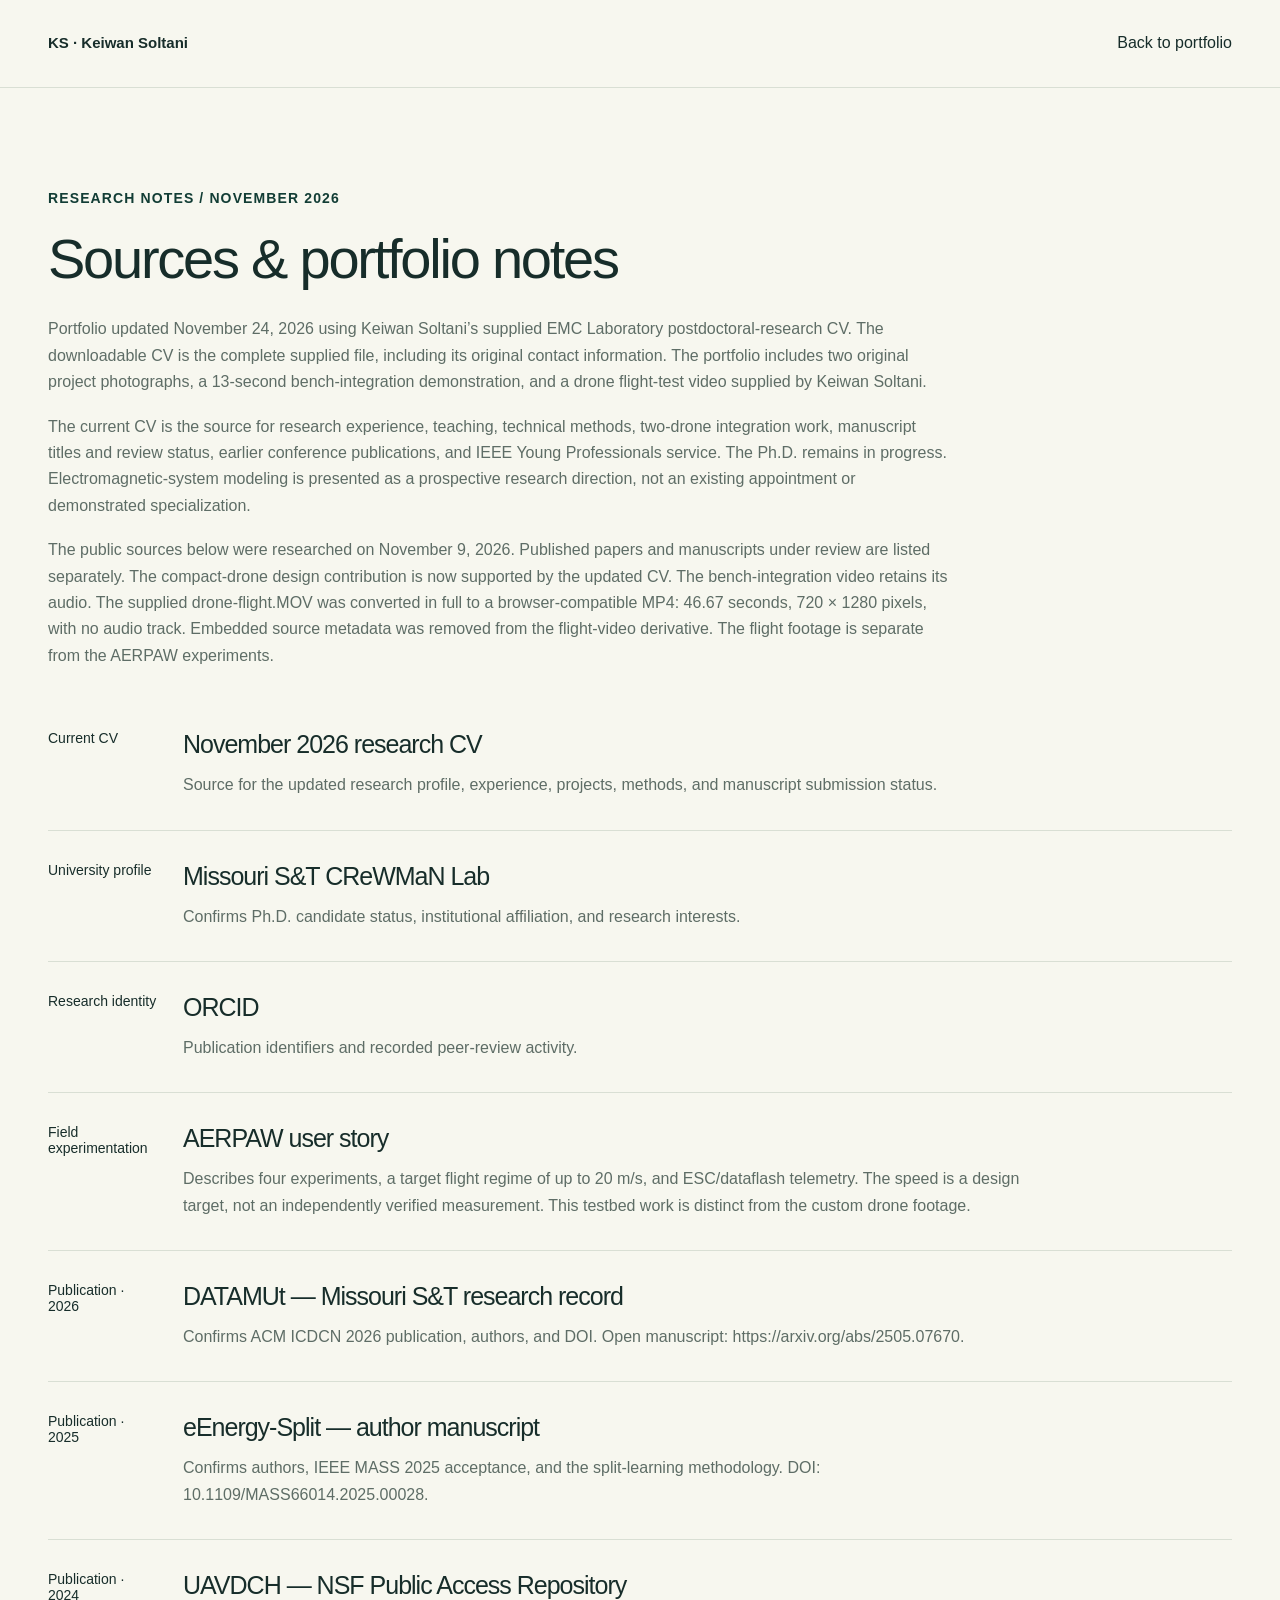
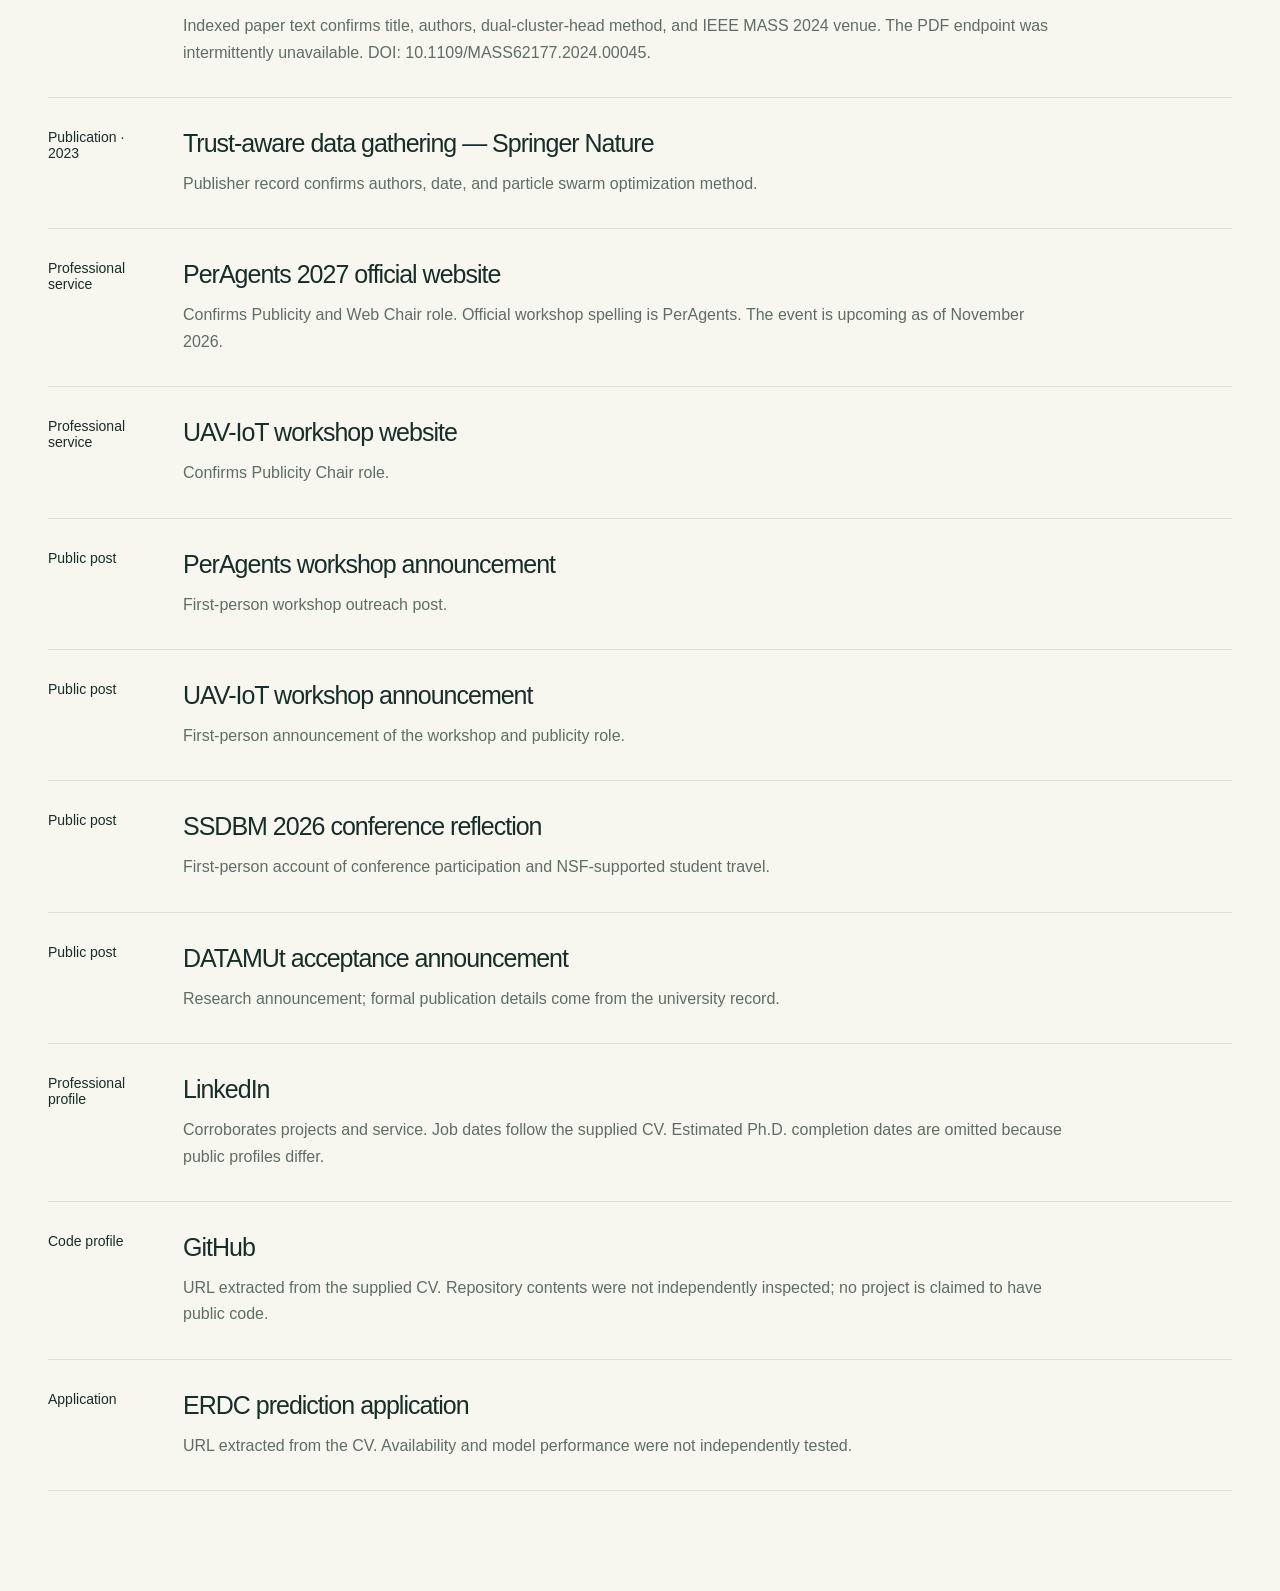
==== commit 2ff67da3: "Add drone flight-test video to portfolio" ====
--- a/sources.html
+++ b/sources.html
@@ -1 +1 @@
-<!doctype html><html lang="en"><head><meta charset="utf-8"><meta name="viewport" content="width=device-width,initial-scale=1"><title>Sources · Keiwan Soltani</title><link rel="stylesheet" href="style.css?v=20261124"></head><body><header><a class="brand" href="index.html">KS · Keiwan Soltani</a><a href="index.html">Back to portfolio</a></header><main class="section wrap"><p class="eyebrow">RESEARCH NOTES / NOVEMBER 2026</p><h1 style="font-size:clamp(34px,6vw,56px)">Sources & portfolio notes</h1><div class="source-intro"><p>Portfolio updated November 24, 2026 using Keiwan Soltani’s supplied EMC Laboratory postdoctoral-research CV. The downloadable CV is the complete supplied file, including its original contact information. Two original project photographs and the bench-integration video are retained.</p><p>The current CV is the source for research experience, teaching, technical methods, two-drone integration work, manuscript titles and review status, earlier conference publications, and IEEE Young Professionals service. The Ph.D. remains in progress. Electromagnetic-system modeling is presented as a prospective research direction, not an existing appointment or demonstrated specialization.</p><p>The public sources below were researched on November 9, 2026. Published papers and manuscripts under review are listed separately. The compact-drone design contribution is now supported by the updated CV. The full original video was converted to browser-compatible MP4 with audio; location metadata was removed from the derivative media.</p></div><article class="pub"><div class="pub-year" style="font:14px Arial">Current CV</div><div><h3><a href="assets/Keiwan_Soltani_CV.pdf?v=20261124" target="_blank" rel="noopener">November 2026 research CV</a></h3><p>Source for the updated research profile, experience, projects, methods, and manuscript submission status.</p></div></article><article class="pub"><div class="pub-year" style="font:14px Arial">University profile</div><div><h3><a href="https://cs.mst.edu/research/labs/crewman/people/students/" target="_blank" rel="noopener">Missouri S&amp;T CReWMaN Lab</a></h3><p>Confirms Ph.D. candidate status, institutional affiliation, and research interests.</p></div></article><article class="pub"><div class="pub-year" style="font:14px Arial">Research identity</div><div><h3><a href="https://orcid.org/0000-0002-6938-196X" target="_blank" rel="noopener">ORCID</a></h3><p>Publication identifiers and recorded peer-review activity.</p></div></article><article class="pub"><div class="pub-year" style="font:14px Arial">Field experimentation</div><div><h3><a href="https://aerpaw.org/user-story/pushing-the-limits-high-speed-uav-experimentation-and-deep-telemetry-with-aerpaw/" target="_blank" rel="noopener">AERPAW user story</a></h3><p>Describes four experiments, a target flight regime of up to 20 m/s, and ESC/dataflash telemetry. The speed is a design target, not an independently verified measurement. This testbed work is distinct from the custom drone footage.</p></div></article><article class="pub"><div class="pub-year" style="font:14px Arial">Publication · 2026</div><div><h3><a href="https://mst.elsevierpure.com/en/publications/datamut-deterministic-algorithms-for-time-delay-attack-detection-/" target="_blank" rel="noopener">DATAMUt — Missouri S&amp;T research record</a></h3><p>Confirms ACM ICDCN 2026 publication, authors, and DOI. Open manuscript: https://arxiv.org/abs/2505.07670.</p></div></article><article class="pub"><div class="pub-year" style="font:14px Arial">Publication · 2025</div><div><h3><a href="https://arxiv.org/abs/2509.02549" target="_blank" rel="noopener">eEnergy-Split — author manuscript</a></h3><p>Confirms authors, IEEE MASS 2025 acceptance, and the split-learning methodology. DOI: 10.1109/MASS66014.2025.00028.</p></div></article><article class="pub"><div class="pub-year" style="font:14px Arial">Publication · 2024</div><div><h3><a href="https://par.nsf.gov/servlets/purl/10634068" target="_blank" rel="noopener">UAVDCH — NSF Public Access Repository</a></h3><p>Indexed paper text confirms title, authors, dual-cluster-head method, and IEEE MASS 2024 venue. The PDF endpoint was intermittently unavailable. DOI: 10.1109/MASS62177.2024.00045.</p></div></article><article class="pub"><div class="pub-year" style="font:14px Arial">Publication · 2023</div><div><h3><a href="https://link.springer.com/article/10.1007/s00500-023-07856-z" target="_blank" rel="noopener">Trust-aware data gathering — Springer Nature</a></h3><p>Publisher record confirms authors, date, and particle swarm optimization method.</p></div></article><article class="pub"><div class="pub-year" style="font:14px Arial">Professional service</div><div><h3><a href="https://peragents.github.io/2027/" target="_blank" rel="noopener">PerAgents 2027 official website</a></h3><p>Confirms Publicity and Web Chair role. Official workshop spelling is PerAgents. The event is upcoming as of November 2026.</p></div></article><article class="pub"><div class="pub-year" style="font:14px Arial">Professional service</div><div><h3><a href="https://uav-iot.github.io/" target="_blank" rel="noopener">UAV-IoT workshop website</a></h3><p>Confirms Publicity Chair role.</p></div></article><article class="pub"><div class="pub-year" style="font:14px Arial">Public post</div><div><h3><a href="https://www.linkedin.com/posts/keiwan-soltani_peragents2027-percom2027-edgeai-activity-7507898880261337088-XW0P" target="_blank" rel="noopener">PerAgents workshop announcement</a></h3><p>First-person workshop outreach post.</p></div></article><article class="pub"><div class="pub-year" style="font:14px Arial">Public post</div><div><h3><a href="https://www.linkedin.com/posts/keiwan-soltani_unmanned-aerial-vehicles-and-iot-activity-7498731604882935808-dtAT" target="_blank" rel="noopener">UAV-IoT workshop announcement</a></h3><p>First-person announcement of the workshop and publicity role.</p></div></article><article class="pub"><div class="pub-year" style="font:14px Arial">Public post</div><div><h3><a href="https://www.linkedin.com/posts/keiwan-soltani_ssdbm2026-scientificdatamanagement-hpc-activity-7494820489182277632-N_vb" target="_blank" rel="noopener">SSDBM 2026 conference reflection</a></h3><p>First-person account of conference participation and NSF-supported student travel.</p></div></article><article class="pub"><div class="pub-year" style="font:14px Arial">Public post</div><div><h3><a href="https://www.linkedin.com/posts/keiwan-soltani_im-thrilled-to-share-that-our-paperdatamut-activity-7377458683531800576-ZzF1" target="_blank" rel="noopener">DATAMUt acceptance announcement</a></h3><p>Research announcement; formal publication details come from the university record.</p></div></article><article class="pub"><div class="pub-year" style="font:14px Arial">Professional profile</div><div><h3><a href="https://www.linkedin.com/in/keiwan-soltani" target="_blank" rel="noopener">LinkedIn</a></h3><p>Corroborates projects and service. Job dates follow the supplied CV. Estimated Ph.D. completion dates are omitted because public profiles differ.</p></div></article><article class="pub"><div class="pub-year" style="font:14px Arial">Code profile</div><div><h3><a href="https://github.com/keiwansoltani" target="_blank" rel="noopener">GitHub</a></h3><p>URL extracted from the supplied CV. Repository contents were not independently inspected; no project is claimed to have public code.</p></div></article><article class="pub"><div class="pub-year" style="font:14px Arial">Application</div><div><h3><a href="https://erdcui3dp.streamlit.app/" target="_blank" rel="noopener">ERDC prediction application</a></h3><p>URL extracted from the CV. Availability and model performance were not independently tested.</p></div></article></main></body></html>+<!doctype html><html lang="en"><head><meta charset="utf-8"><meta name="viewport" content="width=device-width,initial-scale=1"><title>Sources · Keiwan Soltani</title><link rel="stylesheet" href="style.css?v=20261124-flight"></head><body><header><a class="brand" href="index.html">KS · Keiwan Soltani</a><a href="index.html">Back to portfolio</a></header><main class="section wrap"><p class="eyebrow">RESEARCH NOTES / NOVEMBER 2026</p><h1 style="font-size:clamp(34px,6vw,56px)">Sources & portfolio notes</h1><div class="source-intro"><p>Portfolio updated November 24, 2026 using Keiwan Soltani’s supplied EMC Laboratory postdoctoral-research CV. The downloadable CV is the complete supplied file, including its original contact information. The portfolio includes two original project photographs, a 13-second bench-integration demonstration, and a drone flight-test video supplied by Keiwan Soltani.</p><p>The current CV is the source for research experience, teaching, technical methods, two-drone integration work, manuscript titles and review status, earlier conference publications, and IEEE Young Professionals service. The Ph.D. remains in progress. Electromagnetic-system modeling is presented as a prospective research direction, not an existing appointment or demonstrated specialization.</p><p>The public sources below were researched on November 9, 2026. Published papers and manuscripts under review are listed separately. The compact-drone design contribution is now supported by the updated CV. The bench-integration video retains its audio. The supplied drone-flight.MOV was converted in full to a browser-compatible MP4: 46.67 seconds, 720 × 1280 pixels, with no audio track. Embedded source metadata was removed from the flight-video derivative. The flight footage is separate from the AERPAW experiments.</p></div><article class="pub"><div class="pub-year" style="font:14px Arial">Current CV</div><div><h3><a href="assets/Keiwan_Soltani_CV.pdf?v=20261124" target="_blank" rel="noopener">November 2026 research CV</a></h3><p>Source for the updated research profile, experience, projects, methods, and manuscript submission status.</p></div></article><article class="pub"><div class="pub-year" style="font:14px Arial">University profile</div><div><h3><a href="https://cs.mst.edu/research/labs/crewman/people/students/" target="_blank" rel="noopener">Missouri S&amp;T CReWMaN Lab</a></h3><p>Confirms Ph.D. candidate status, institutional affiliation, and research interests.</p></div></article><article class="pub"><div class="pub-year" style="font:14px Arial">Research identity</div><div><h3><a href="https://orcid.org/0000-0002-6938-196X" target="_blank" rel="noopener">ORCID</a></h3><p>Publication identifiers and recorded peer-review activity.</p></div></article><article class="pub"><div class="pub-year" style="font:14px Arial">Field experimentation</div><div><h3><a href="https://aerpaw.org/user-story/pushing-the-limits-high-speed-uav-experimentation-and-deep-telemetry-with-aerpaw/" target="_blank" rel="noopener">AERPAW user story</a></h3><p>Describes four experiments, a target flight regime of up to 20 m/s, and ESC/dataflash telemetry. The speed is a design target, not an independently verified measurement. This testbed work is distinct from the custom drone footage.</p></div></article><article class="pub"><div class="pub-year" style="font:14px Arial">Publication · 2026</div><div><h3><a href="https://mst.elsevierpure.com/en/publications/datamut-deterministic-algorithms-for-time-delay-attack-detection-/" target="_blank" rel="noopener">DATAMUt — Missouri S&amp;T research record</a></h3><p>Confirms ACM ICDCN 2026 publication, authors, and DOI. Open manuscript: https://arxiv.org/abs/2505.07670.</p></div></article><article class="pub"><div class="pub-year" style="font:14px Arial">Publication · 2025</div><div><h3><a href="https://arxiv.org/abs/2509.02549" target="_blank" rel="noopener">eEnergy-Split — author manuscript</a></h3><p>Confirms authors, IEEE MASS 2025 acceptance, and the split-learning methodology. DOI: 10.1109/MASS66014.2025.00028.</p></div></article><article class="pub"><div class="pub-year" style="font:14px Arial">Publication · 2024</div><div><h3><a href="https://par.nsf.gov/servlets/purl/10634068" target="_blank" rel="noopener">UAVDCH — NSF Public Access Repository</a></h3><p>Indexed paper text confirms title, authors, dual-cluster-head method, and IEEE MASS 2024 venue. The PDF endpoint was intermittently unavailable. DOI: 10.1109/MASS62177.2024.00045.</p></div></article><article class="pub"><div class="pub-year" style="font:14px Arial">Publication · 2023</div><div><h3><a href="https://link.springer.com/article/10.1007/s00500-023-07856-z" target="_blank" rel="noopener">Trust-aware data gathering — Springer Nature</a></h3><p>Publisher record confirms authors, date, and particle swarm optimization method.</p></div></article><article class="pub"><div class="pub-year" style="font:14px Arial">Professional service</div><div><h3><a href="https://peragents.github.io/2027/" target="_blank" rel="noopener">PerAgents 2027 official website</a></h3><p>Confirms Publicity and Web Chair role. Official workshop spelling is PerAgents. The event is upcoming as of November 2026.</p></div></article><article class="pub"><div class="pub-year" style="font:14px Arial">Professional service</div><div><h3><a href="https://uav-iot.github.io/" target="_blank" rel="noopener">UAV-IoT workshop website</a></h3><p>Confirms Publicity Chair role.</p></div></article><article class="pub"><div class="pub-year" style="font:14px Arial">Public post</div><div><h3><a href="https://www.linkedin.com/posts/keiwan-soltani_peragents2027-percom2027-edgeai-activity-7507898880261337088-XW0P" target="_blank" rel="noopener">PerAgents workshop announcement</a></h3><p>First-person workshop outreach post.</p></div></article><article class="pub"><div class="pub-year" style="font:14px Arial">Public post</div><div><h3><a href="https://www.linkedin.com/posts/keiwan-soltani_unmanned-aerial-vehicles-and-iot-activity-7498731604882935808-dtAT" target="_blank" rel="noopener">UAV-IoT workshop announcement</a></h3><p>First-person announcement of the workshop and publicity role.</p></div></article><article class="pub"><div class="pub-year" style="font:14px Arial">Public post</div><div><h3><a href="https://www.linkedin.com/posts/keiwan-soltani_ssdbm2026-scientificdatamanagement-hpc-activity-7494820489182277632-N_vb" target="_blank" rel="noopener">SSDBM 2026 conference reflection</a></h3><p>First-person account of conference participation and NSF-supported student travel.</p></div></article><article class="pub"><div class="pub-year" style="font:14px Arial">Public post</div><div><h3><a href="https://www.linkedin.com/posts/keiwan-soltani_im-thrilled-to-share-that-our-paperdatamut-activity-7377458683531800576-ZzF1" target="_blank" rel="noopener">DATAMUt acceptance announcement</a></h3><p>Research announcement; formal publication details come from the university record.</p></div></article><article class="pub"><div class="pub-year" style="font:14px Arial">Professional profile</div><div><h3><a href="https://www.linkedin.com/in/keiwan-soltani" target="_blank" rel="noopener">LinkedIn</a></h3><p>Corroborates projects and service. Job dates follow the supplied CV. Estimated Ph.D. completion dates are omitted because public profiles differ.</p></div></article><article class="pub"><div class="pub-year" style="font:14px Arial">Code profile</div><div><h3><a href="https://github.com/keiwansoltani" target="_blank" rel="noopener">GitHub</a></h3><p>URL extracted from the supplied CV. Repository contents were not independently inspected; no project is claimed to have public code.</p></div></article><article class="pub"><div class="pub-year" style="font:14px Arial">Application</div><div><h3><a href="https://erdcui3dp.streamlit.app/" target="_blank" rel="noopener">ERDC prediction application</a></h3><p>URL extracted from the CV. Availability and model performance were not independently tested.</p></div></article></main></body></html>
--- a/style.css
+++ b/style.css
@@ -5,3 +5,8 @@
 /* Research-focused presentation, November 2026 */
 .hero h1{font-size:clamp(3rem,5.05vw,4.5rem);line-height:1.08}.hero .eyebrow{font-size:.875rem;display:block}.eyebrow,.small-label{font-size:.875rem;letter-spacing:.08em}.hero-photo figcaption span,.photo-tag,.media-label,.affiliation .small-label{font-size:.75rem}.affiliation{font-size:.875rem}.button,nav{font-size:.875rem}.focus-strip span{font-size:.75rem}.focus-strip p{font-size:1.15rem}.project-copy>.eyebrow,.project-card .eyebrow,.update-grid .eyebrow{font-size:.875rem}.project-copy>p,.project-card>p,.section-head>p,.field-section p,.pub p,.about-layout>div>p,.update-grid p,.skill-columns p,.timeline p,dd{font-size:1rem}.tags span{font-size:.875rem}.project-copy h3{font-size:2.5rem}.project-card h3{min-height:0}.project-card{gap:0}.project-card details{font-size:1rem}summary,.project-card>.inline-link,.inline-link,.textlinks,.contact-links,.update-grid a{font-size:.875rem}.note,.authors,.pub .authors{font-size:.8125rem}.pub .eyebrow,.pub-year span{font-size:.875rem}.media-grid figcaption{font-size:.875rem}.media-grid figcaption a{font-size:.875rem}.field-facts p{font-size:.875rem}.education p{font-size:1rem}.education span,.timeline article>span{font-size:.8125rem}.about-layout .location{font-size:.875rem}.contact-section p{font-size:1rem}.service-note{align-items:flex-start}.service-note p{font-size:1rem}.service-note .small-label{font-size:.875rem}.service-note .small-label{white-space:normal;min-width:145px}.capabilities{grid-template-columns:1fr 2fr}.capabilities h2{font-size:2.4rem}.skill-columns{grid-template-columns:repeat(3,minmax(0,1fr))}.skill-columns h3{line-height:1.3}.skill-columns p{line-height:1.8}.about-layout h2{font-size:2.7rem}.earlier-publications{border-block:1px solid var(--line);margin-top:35px;padding-bottom:8px}.earlier-publications summary{padding:20px 0}.earlier-publications article{padding:18px 0}.earlier-publications h3{font-size:1.3rem;line-height:1.4;margin:8px 0}.earlier-publications p{font-size:.9375rem}.earlier-publications>.inline-link{margin:12px 0 20px}.manuscripts{margin-top:64px}.subsection-head h3{font-size:2rem}.subsection-head>p:last-child{font-size:.875rem;margin-top:12px}.manuscript-grid{display:grid;grid-template-columns:repeat(2,minmax(0,1fr));gap:0 36px;margin-top:28px}.manuscript-grid article{border-top:1px solid var(--line);padding:24px 0}.manuscript-grid h4{font-size:1.3rem;line-height:1.4;letter-spacing:-.02em;margin:14px 0}.manuscript-grid .authors{font-size:.8125rem}.review-status{font-size:.8125rem;color:var(--green);line-height:1.5}.research-directions{margin-top:38px;border-left:3px solid #72916b;padding:6px 0 6px 26px;max-width:970px}.research-directions h3{font-size:1.65rem;line-height:1.3;margin-bottom:18px}.research-directions>p:last-child{font-size:1rem}.teaching{border-top:1px solid #cbd4c1;margin-top:42px;padding-top:32px}.teaching>h3{font-size:1.5rem;margin-bottom:25px}.teaching-grid{display:grid;grid-template-columns:repeat(3,minmax(0,1fr));gap:32px}.teaching-grid .small-label{font-size:.75rem}.teaching-grid h4{font-size:1.25rem;line-height:1.3;margin:12px 0}.teaching-grid p{font-size:1rem}.honors{grid-column:1/-1;border-top:1px solid var(--line);padding-top:28px}.honors h3{font-size:1.5rem;margin-bottom:18px}.honors p{max-width:920px}.source-intro{max-width:900px;margin:30px 0}.contact-section h2{font-size:clamp(2.2rem,4.1vw,3.5rem)}
 @media(max-width:1100px){.capabilities{grid-template-columns:1fr}.field-layout{gap:45px}.focus-strip .wrap{flex-wrap:wrap;justify-content:center}.focus-strip span{width:100%;text-align:center}}@media(max-width:760px){.hero h1{font-size:clamp(2.5rem,8.5vw,3.8rem)}.hero .eyebrow{font-size:.8125rem}.section-head>p{max-width:none}.project-copy h3{font-size:2.1rem}.manuscript-grid,.teaching-grid,.skill-columns{grid-template-columns:1fr}.about-layout h2{font-size:2.2rem}.field-facts p{max-width:190px}.focus-strip p{font-size:1rem}.service-note .small-label{display:block;margin-bottom:12px}.contact-links{gap:20px}.email{font-size:1.05rem}.research-directions{padding-left:18px}.contact-section h2{font-size:2rem}}@media(max-width:420px){.hero h1{font-size:10vw}.hero .eyebrow{font-size:.75rem}.field-facts strong{font-size:2rem;min-width:75px}.field-facts p{font-size:.8125rem}.email{font-size:.95rem}.brand{font-size:.8125rem}}
+
+/* Flight-test footage keeps its full portrait frame. */
+.media-grid .flight-test{grid-column:1/-1}
+.media-grid .flight-test video{height:min(56vw,520px);object-fit:contain}
+@media(max-width:760px){.media-grid .flight-test{grid-column:auto}.media-grid .flight-test video{height:auto;max-height:520px;min-height:0;aspect-ratio:9/16}}
